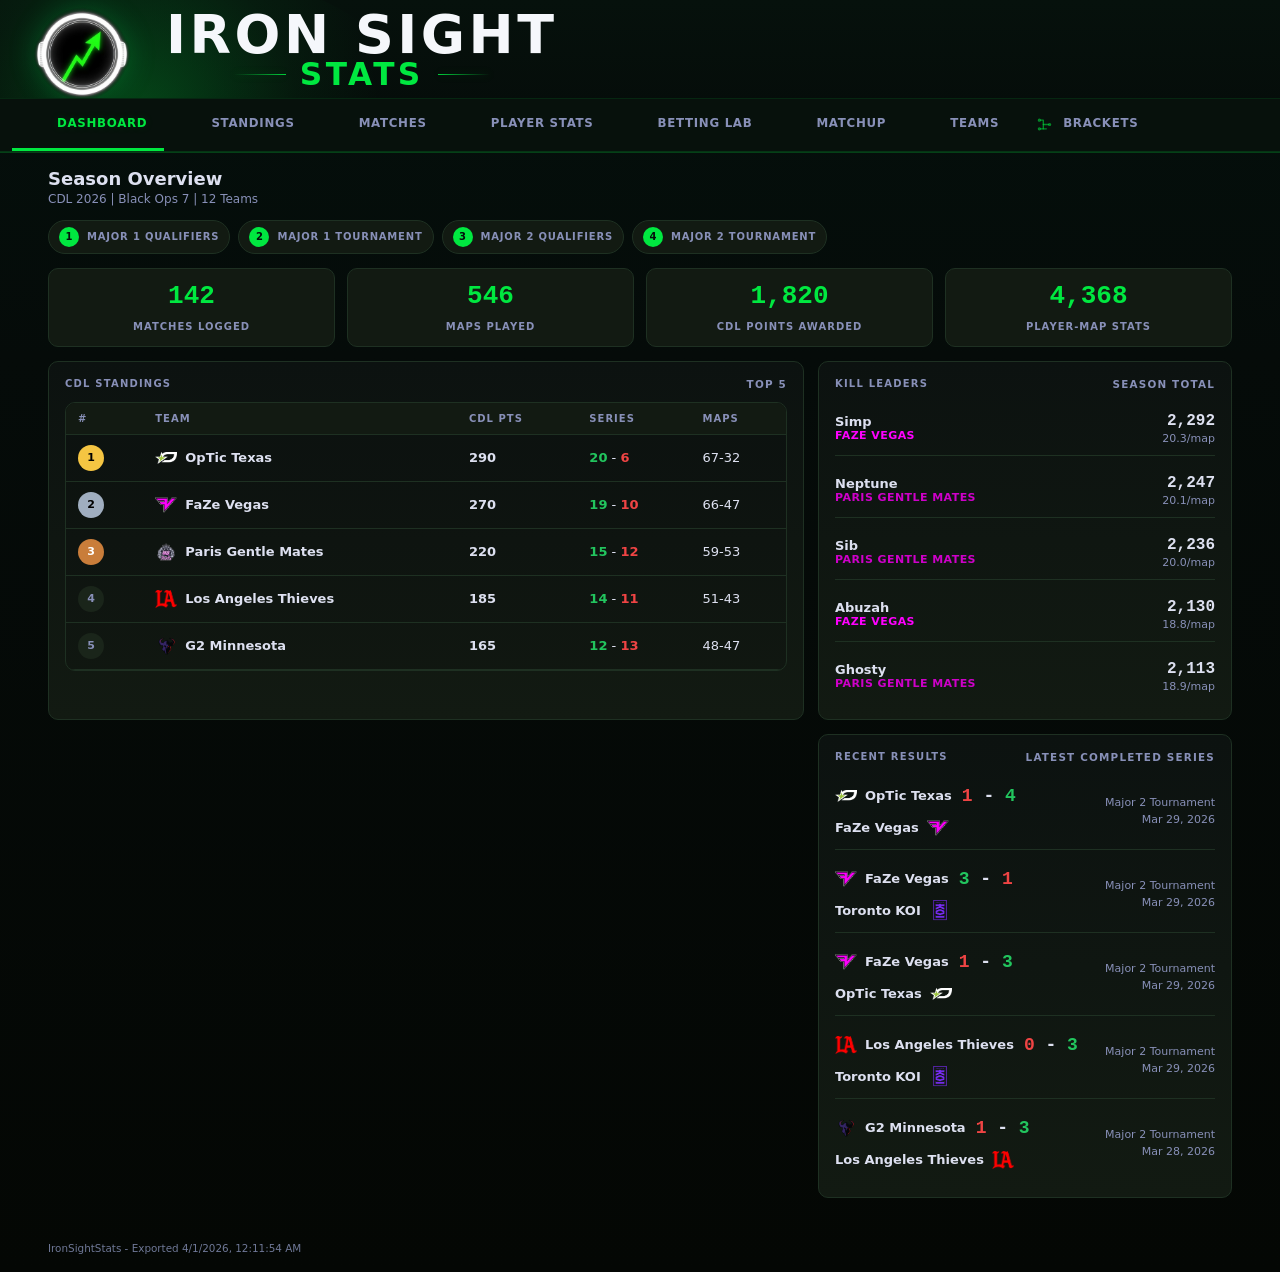
==== index.html @ 8083da7e "Add files via upload" ====
<!DOCTYPE html>
<html lang="en">
<head>
  <meta charset="UTF-8">
  <meta name="viewport" content="width=device-width, initial-scale=1.0">
  <title>Iron Sight Stats</title>
  <meta name="theme-color" content="#06110f">
  <link rel="preconnect" href="https://fonts.googleapis.com">
  <link rel="preconnect" href="https://fonts.gstatic.com" crossorigin>
  <link href="https://fonts.googleapis.com/css2?family=IBM+Plex+Mono:wght@400;500;600&family=Space+Grotesk:wght@400;500;700&display=swap" rel="stylesheet">
  <link rel="icon" type="image/png" href="./assets/img/branding/logo.png">
  <link rel="stylesheet" href="./assets/css/app.css">
  <link rel="stylesheet" href="./assets/css/responsive.css">
</head>
<body>
  <div class="app-shell">
    <header class="site-header">
      <div class="brand-wrap">
        <img class="brand-logo" src="./assets/img/branding/logo.png" alt="Iron Sight Stats logo">
        <div class="brand-copy">
          <div class="brand-line brand-line-main">IRON SIGHT</div>
          <div class="brand-line brand-line-sub">STATS</div>
        </div>
      </div>

      <button
        id="mobileMenuBtn"
        class="mobile-menu-btn"
        type="button"
        aria-controls="siteNav"
        aria-expanded="false"
      >
        Menu
      </button>

      <nav id="siteNav" class="site-nav" aria-label="Primary">
        <a href="#dashboard" class="site-nav-link">
          <span class="site-nav-icon" aria-hidden="true">
            <img class="site-nav-icon-image" src="./assets/img/ui/nav-icons/dashboard.svg" alt="">
          </span>
          <span class="site-nav-label">Dashboard</span>
        </a>
        <a href="#standings" class="site-nav-link">
          <span class="site-nav-icon" aria-hidden="true">
            <img class="site-nav-icon-image" src="./assets/img/ui/nav-icons/standings.svg" alt="">
          </span>
          <span class="site-nav-label">Standings</span>
        </a>
        <a href="#matches" class="site-nav-link">
          <span class="site-nav-icon" aria-hidden="true">
            <img class="site-nav-icon-image" src="./assets/img/ui/nav-icons/matches.svg" alt="">
          </span>
          <span class="site-nav-label">Matches</span>
        </a>
        <a href="#players" class="site-nav-link">
          <span class="site-nav-icon" aria-hidden="true">
            <img class="site-nav-icon-image" src="./assets/img/ui/nav-icons/players.svg" alt="">
          </span>
          <span class="site-nav-label">Player Stats</span>
        </a>
        <a href="#betting" class="site-nav-link">
          <span class="site-nav-icon" aria-hidden="true">
            <img class="site-nav-icon-image" src="./assets/img/ui/nav-icons/betting.svg" alt="">
          </span>
          <span class="site-nav-label">Betting Lab</span>
        </a>
        <a href="#matchup" class="site-nav-link">
          <span class="site-nav-icon" aria-hidden="true">
            <img class="site-nav-icon-image" src="./assets/img/ui/nav-icons/matchup.svg" alt="">
          </span>
          <span class="site-nav-label">Matchup</span>
        </a>
        <a href="#teams" class="site-nav-link">
          <span class="site-nav-icon" aria-hidden="true">
            <img class="site-nav-icon-image" src="./assets/img/ui/nav-icons/teams.svg" alt="">
          </span>
          <span class="site-nav-label">Teams</span>
        </a>
        <a href="#brackets" class="site-nav-link">
          <span class="site-nav-icon" aria-hidden="true">
            <svg viewBox="0 0 24 24" focusable="false">
              <circle cx="5.5" cy="6.5" r="1.2"></circle>
              <circle cx="5.5" cy="17.5" r="1.2"></circle>
              <circle cx="18.5" cy="12" r="1.2"></circle>
              <path d="M6.7 6.5h3.8v11h3.8"></path>
              <path d="M6.7 17.5h3.8"></path>
              <path d="M10.5 12h6.8"></path>
            </svg>
          </span>
          <span class="site-nav-label">Brackets</span>
        </a>
      </nav>
    </header>

    <div id="siteNavBackdrop" class="site-nav-backdrop" hidden></div>

    <main class="site-main">
      <section id="dashboard" class="page-section active"></section>
      <section id="standings" class="page-section"></section>
      <section id="matches" class="page-section"></section>
      <section id="players" class="page-section"></section>
      <section id="teams" class="page-section"></section>
      <section id="betting" class="page-section"></section>
      <section id="brackets" class="page-section"></section>
      <section id="matchup" class="page-section"></section>
    </main>

    <footer class="site-footer">
      <div id="footerMeta">Loading data package...</div>
    </footer>
  </div>

  <script type="module" src="./assets/js/app.js"></script>
</body>
</html>
---- assets/css/app.css ----
:root{
  --bg:#08111b;
  --bg-alt:#0f1d2d;
  --panel:rgba(14,24,37,.86);
  --panel-strong:rgba(19,32,49,.96);
  --line:rgba(255,255,255,.08);
  --text:#ecf4ff;
  --muted:#a6b5ca;
  --accent:#5dd39e;
  --accent-soft:rgba(93,211,158,.16);
  --accent-2:#ffb703;
  --accent-3:#6aa7ff;
  --danger:#ff7b7b;
  --danger-soft:rgba(255,123,123,.14);
  --success:#6ce5a0;
  --shadow:0 28px 60px rgba(0,0,0,.34);
  --radius:24px;
  --radius-sm:16px;
  --max:1320px;
  --font-display:"Space Grotesk","Segoe UI",sans-serif;
  --font-mono:"IBM Plex Mono","Cascadia Mono",monospace;
}

*{box-sizing:border-box}
html,body{margin:0;padding:0;min-height:100%;background:radial-gradient(circle at top left,rgba(106,167,255,.22),transparent 28%),radial-gradient(circle at top right,rgba(255,183,3,.16),transparent 24%),linear-gradient(180deg,var(--bg) 0%,#06101a 100%);color:var(--text);font-family:var(--font-display)}
img{display:block;max-width:100%}
a{color:inherit;text-decoration:none}
button,input,select{font:inherit}
body.nav-open{overflow:hidden}

.app-shell{min-height:100vh;position:relative}
.app-shell::before,.app-shell::after{content:"";position:fixed;pointer-events:none;inset:auto auto 10% -10%;width:320px;height:320px;border-radius:50%;background:radial-gradient(circle,rgba(93,211,158,.10),transparent 72%);filter:blur(8px)}
.app-shell::after{inset:8% -8% auto auto;background:radial-gradient(circle,rgba(255,183,3,.08),transparent 72%)}

.site-header{position:sticky;top:0;z-index:40;display:flex;align-items:center;justify-content:space-between;gap:20px;padding:22px 24px;background:rgba(8,17,27,.78);backdrop-filter:blur(18px);border-bottom:1px solid var(--line)}
.brand-wrap{display:flex;align-items:center;gap:18px;min-width:0}
.brand-logo{width:84px;height:84px;border-radius:24px;object-fit:contain;background:linear-gradient(180deg,rgba(255,255,255,.06),rgba(255,255,255,.02));padding:8px;box-shadow:var(--shadow)}
.brand-copy{min-width:0}
.eyebrow{font-size:.76rem;letter-spacing:.18em;text-transform:uppercase;color:var(--accent)}
.brand-subtitle{margin:6px 0 0;color:var(--muted);font-size:.96rem}
.site-header h1{margin:0;font-size:1.9rem;line-height:1}

.site-nav{display:flex;flex-wrap:wrap;align-items:center;gap:10px}
.site-nav a{padding:12px 14px;border-radius:999px;color:var(--muted);border:1px solid transparent;transition:.2s}
.site-nav a:hover,.site-nav a.active{color:var(--text);background:rgba(106,167,255,.10);border-color:rgba(106,167,255,.22)}
.mobile-menu-btn{display:none;padding:12px 16px;border-radius:16px;border:1px solid var(--line);background:var(--panel-strong);color:var(--text)}
.site-nav-backdrop{position:fixed;inset:0;background:rgba(0,0,0,.5);z-index:29}

.site-main{max-width:var(--max);margin:0 auto;padding:30px 20px 56px}
.site-footer{max-width:var(--max);margin:0 auto;padding:0 20px 30px;color:var(--muted)}
.page-section{display:none}
.page-section.active{display:block}

.section-title{display:flex;align-items:end;justify-content:space-between;gap:16px;flex-wrap:wrap;margin-bottom:22px}
.section-title h2{margin:0;font-size:clamp(1.7rem,2.4vw,2.3rem)}
.section-title p{margin:6px 0 0;color:var(--muted)}

.grid{display:grid;gap:18px}
.grid.cols-2{grid-template-columns:repeat(2,minmax(0,1fr))}
.grid.cols-3{grid-template-columns:repeat(3,minmax(0,1fr))}
.compact-grid{align-content:start}

.card{background:linear-gradient(180deg,var(--panel) 0%,var(--panel-strong) 100%);border:1px solid var(--line);border-radius:var(--radius);padding:20px;box-shadow:var(--shadow);backdrop-filter:blur(12px)}
.card h3{margin:0 0 10px;font-size:1.08rem}
.muted{color:var(--muted)}
.notice{padding:14px 16px;border-radius:18px;background:rgba(106,167,255,.12);border:1px solid rgba(106,167,255,.24)}
.error-pre{margin-top:14px;white-space:pre-wrap}

.hero{display:grid;grid-template-columns:1.3fr .9fr;gap:18px;margin-bottom:22px}
.hero-card{position:relative;overflow:hidden}
.hero-card::after{content:"";position:absolute;right:-60px;bottom:-60px;width:220px;height:220px;border-radius:50%;background:radial-gradient(circle,rgba(93,211,158,.16),transparent 68%)}
.hero-copy{position:relative;z-index:1}
.hero-copy h3{font-size:clamp(1.8rem,3vw,2.5rem);max-width:14ch}

.controls{display:flex;gap:12px;flex-wrap:wrap}
.controls input,.controls select{min-width:190px;padding:13px 14px;border-radius:15px;border:1px solid var(--line);background:#0d1826;color:var(--text)}
.controls input::placeholder{color:#8f9fb4}
.betting-controls select{flex:1 1 220px}

.pill{display:inline-flex;align-items:center;gap:8px;padding:8px 12px;border-radius:999px;border:1px solid var(--line);background:rgba(255,255,255,.03);font-size:.9rem;color:var(--muted)}
.pill.accent{background:var(--accent-soft);color:var(--accent);border-color:rgba(93,211,158,.28)}
.recent-pill-row{display:flex;gap:6px;flex-wrap:wrap}
.recent-pill{display:inline-flex;align-items:center;justify-content:center;width:28px;height:28px;border-radius:999px;font-size:.82rem;font-weight:700}
.recent-pill.win{background:rgba(108,229,160,.14);color:var(--success)}
.recent-pill.loss{background:var(--danger-soft);color:var(--danger)}

.kpi{display:flex;flex-direction:column;gap:8px}
.kpi .label{color:var(--muted);font-size:.86rem}
.kpi .value{font-size:2rem;font-weight:700}
.kpi-detail,.lean-summary{color:var(--muted);font-size:.88rem}
.model-lean-card{background:linear-gradient(135deg,rgba(93,211,158,.16),rgba(106,167,255,.10))}

.table-wrap{overflow:auto;border:1px solid var(--line);border-radius:20px}
table{width:100%;border-collapse:collapse;min-width:760px;background:rgba(255,255,255,.02)}
th,td{padding:14px 15px;border-bottom:1px solid rgba(255,255,255,.06);text-align:left;vertical-align:middle}
th{font-size:.8rem;letter-spacing:.08em;text-transform:uppercase;color:var(--muted);background:rgba(255,255,255,.03)}
tr:hover td{background:rgba(255,255,255,.02)}

.team-chip,.player-chip{display:flex;align-items:center;gap:10px;min-width:0}
.mini-logo,.mini-avatar{width:30px;height:30px;border-radius:999px;object-fit:cover;background:rgba(255,255,255,.04);padding:2px}
.player-avatar{width:68px;height:68px;border-radius:20px;object-fit:cover;background:#0b1622}
.brand-logo.feature-team-logo{width:58px;height:58px}
.feature-team-logo{width:56px;height:56px;border-radius:18px;background:rgba(255,255,255,.04);padding:6px}

.player-grid,.roster-grid{display:grid;grid-template-columns:repeat(auto-fit,minmax(220px,1fr));gap:16px}
.player-card .top,.roster-card .top,.team-hero,.matchup-side-head{display:flex;align-items:center;gap:14px}
.player-card-copy{display:grid;gap:8px}
.player-card-team{font-size:.84rem;color:var(--muted)}
.stat-list{display:grid;gap:10px}
.stat-list.compact{grid-template-columns:repeat(2,minmax(0,1fr));margin-top:16px}
.stat-row{display:flex;justify-content:space-between;gap:12px;color:var(--muted)}
.stat-row strong{color:var(--text)}

.isr-badge,.table-tier{display:inline-flex;align-items:center;gap:8px;padding:8px 12px;border-radius:999px;font-size:.85rem;font-weight:600;border:1px solid transparent}
.isr-dot{width:9px;height:9px;border-radius:50%;background:currentColor}
.isr-tier-elite{color:#88f0b7;background:rgba(136,240,183,.12);border-color:rgba(136,240,183,.24)}
.isr-tier-premier{color:#7bb4ff;background:rgba(123,180,255,.12);border-color:rgba(123,180,255,.24)}
.isr-tier-strong{color:#ffd166;background:rgba(255,209,102,.12);border-color:rgba(255,209,102,.24)}
.isr-tier-steady{color:#c7d2e1;background:rgba(199,210,225,.12);border-color:rgba(199,210,225,.18)}
.isr-tier-developing,.isr-tier-unavailable{color:#ff9e9e;background:rgba(255,158,158,.12);border-color:rgba(255,158,158,.2)}

.player-feature{display:grid;grid-template-columns:220px 1fr;gap:20px;align-items:center;margin-bottom:18px}
.player-feature-media{display:grid;gap:12px;justify-items:start}
.feature-avatar{width:180px;height:180px}
.player-feature-stats{display:flex;gap:10px;flex-wrap:wrap;margin-top:16px}

.match-card{display:grid;gap:14px}
.match-card-link{transition:transform .18s ease,border-color .18s ease}
.match-card-link:hover{transform:translateY(-2px);border-color:rgba(93,211,158,.22)}
.match-head{display:flex;justify-content:space-between;gap:14px;flex-wrap:wrap}
.match-teams{display:grid;gap:10px}
.match-team{display:flex;align-items:center;gap:12px}
.score-badge{display:inline-flex;align-items:center;justify-content:center;min-width:74px;padding:12px 14px;border-radius:18px;background:rgba(106,167,255,.14);font-weight:700;font-size:1.2rem}
.map-grid{display:grid;grid-template-columns:repeat(auto-fit,minmax(170px,1fr));gap:12px}
.map-tile{padding:13px;border-radius:18px;border:1px solid var(--line);background:rgba(255,255,255,.03)}
.map-tile h3{margin:10px 0 6px}
.map-winner{margin-top:8px}

.team-hero-copy{display:grid;gap:10px}
.team-hero-pills{display:flex;gap:10px;flex-wrap:wrap}
.stat-image-card{overflow:hidden}
.team-stat-image{width:100%;border-radius:18px;background:rgba(255,255,255,.03)}

.weight-grid{display:grid;grid-template-columns:repeat(auto-fit,minmax(150px,1fr));gap:12px}
.weight-card{padding:14px;border-radius:18px;border:1px solid var(--line);background:rgba(255,255,255,.03);display:grid;gap:6px}
.confidence-card{margin:18px 0}
.confidence-head,.confidence-foot{display:flex;justify-content:space-between;gap:14px;align-items:center}
.confidence-meter{position:relative;height:16px;border-radius:999px;background:rgba(255,255,255,.06);overflow:hidden;margin:14px 0}
.confidence-meter span{position:absolute;inset:0 auto 0 0;background:linear-gradient(90deg,var(--accent),var(--accent-2));border-radius:999px}
.value-pos{color:var(--success);font-weight:700}
.value-neg{color:var(--danger);font-weight:700}

.prop-filter-card{display:grid;gap:18px}
.prop-filter-grid{display:grid;grid-template-columns:repeat(auto-fit,minmax(180px,1fr));gap:14px}
.prop-filter-card select,.prop-filter-card input{width:100%;padding:13px 14px;border-radius:15px;border:1px solid var(--line);background:#0d1826;color:var(--text)}
.prop-filter-card input::placeholder{color:#8f9fb4}
.prop-market-tabs{display:flex;gap:10px;overflow:auto;padding-bottom:4px;scrollbar-width:none}
.prop-market-tabs::-webkit-scrollbar{display:none}
.prop-market-pill{white-space:nowrap;padding:11px 14px;border-radius:999px;border:1px solid var(--line);background:#0d1826;color:var(--text);cursor:pointer;transition:.18s ease}
.prop-market-pill:hover,.prop-market-pill.active{background:linear-gradient(90deg,rgba(106,167,255,.18),rgba(93,211,158,.14));border-color:rgba(106,167,255,.32)}

.prop-hero{display:grid;grid-template-columns:220px 1fr;gap:22px;align-items:center;margin:18px 0}
.prop-hero-media{display:grid;gap:12px;justify-items:start}
.prop-player-avatar{width:180px;height:180px;border-radius:26px;object-fit:cover;background:#0b1622}
.prop-team-logo{width:62px;height:62px;border-radius:18px;background:rgba(255,255,255,.04);padding:6px}
.prop-hero-copy h3{font-size:clamp(1.8rem,3vw,2.4rem);margin-bottom:8px}
.prop-hero-badges{display:flex;gap:10px;flex-wrap:wrap;margin:16px 0}
.prop-line-row{display:grid;grid-template-columns:repeat(3,minmax(0,1fr));gap:12px;margin:18px 0 12px}
.prop-line-box{padding:15px 16px;border-radius:20px;border:1px solid var(--line);background:rgba(255,255,255,.03);display:grid;gap:8px}
.prop-line-box span{font-size:.76rem;letter-spacing:.08em;text-transform:uppercase;color:var(--muted)}
.prop-line-box strong{font-size:1.2rem}
.prop-note{margin:0;color:var(--muted);line-height:1.55}
.prop-summary-grid{margin:18px 0}

.prop-section-head{display:flex;justify-content:space-between;align-items:flex-start;gap:16px;flex-wrap:wrap;margin-bottom:16px}
.prop-section-head h3{margin:0 0 6px}
.prop-sample-grid{display:grid;grid-template-columns:repeat(auto-fit,minmax(220px,1fr));gap:14px}
.prop-sample-card{padding:16px;border-radius:20px;border:1px solid var(--line);background:rgba(255,255,255,.03);display:grid;gap:12px}
.prop-sample-top{display:flex;justify-content:space-between;align-items:flex-start;gap:12px}
.prop-sample-date{font-weight:700}
.prop-sample-badge{display:inline-flex;align-items:center;justify-content:center;padding:7px 10px;border-radius:999px;font-size:.74rem;letter-spacing:.08em;text-transform:uppercase;font-weight:800;border:1px solid transparent}
.prop-sample-badge.hit{color:var(--success);background:rgba(108,229,160,.12);border-color:rgba(108,229,160,.18)}
.prop-sample-badge.miss{color:var(--danger);background:rgba(255,123,123,.12);border-color:rgba(255,123,123,.18)}
.prop-sample-value{font-size:2rem;font-weight:700;line-height:1}
.prop-sample-meta{color:var(--muted);font-size:.88rem;line-height:1.55}
.prop-log-note{font-size:.88rem;color:var(--muted)}

.matchup-compare{display:grid;grid-template-columns:1fr 1.15fr 1fr;gap:18px;margin-bottom:18px}
.matchup-center{display:grid;gap:18px}
.metric-grid{display:grid;gap:12px}
.metric-row{display:grid;grid-template-columns:1fr 120px 1fr;gap:12px;align-items:center}
.metric-label{text-align:center;font-size:.82rem;letter-spacing:.08em;text-transform:uppercase;color:var(--muted)}
.metric-value.left{text-align:right}
.metric-value.right{text-align:left}

.embed-wrap{overflow:hidden;border-radius:22px;border:1px solid var(--line);background:#04070b}
.embed-wrap iframe{width:100%;height:920px;border:0;background:#fff}
.empty{padding:22px;border:1px dashed rgba(255,255,255,.14);border-radius:18px;color:var(--muted);text-align:center}

.skeleton-card{display:grid;gap:14px}
.skeleton{position:relative;overflow:hidden;border-radius:16px;background:rgba(255,255,255,.06)}
.skeleton::after{content:"";position:absolute;inset:0;transform:translateX(-100%);background:linear-gradient(90deg,transparent,rgba(255,255,255,.16),transparent);animation:shimmer 1.4s infinite}
.skeleton-line{height:16px}
.skeleton-line.wide{width:82%}
.skeleton-line.medium{width:60%}
.skeleton-line.short{width:34%}
.skeleton-block{height:150px}
@keyframes shimmer{100%{transform:translateX(100%)}}

@media (max-width: 980px){
  .hero,.grid.cols-2,.grid.cols-3,.matchup-compare,.player-feature{grid-template-columns:1fr}
  .mobile-menu-btn{display:inline-flex}
  .site-nav{position:fixed;top:0;left:0;bottom:0;z-index:30;width:min(80vw,300px);padding:90px 0 22px;background:#0b1725;border-right:1px solid var(--line);flex-direction:column;align-items:stretch;gap:2px;transform:translateX(-100%);transition:transform .25s ease}
  .site-nav.open{transform:translateX(0)}
  .site-nav a{padding:16px 20px;border-radius:0;border-left:3px solid transparent;font-size:1rem}
  .site-nav a:hover,.site-nav a.active{background:rgba(106,167,255,.10);border-left-color:var(--accent)}
}

/* Legacy public build theme overrides */

:root{
  --bg:#060b07;
  --bg-alt:#0c1210;
  --panel:#0c1210;
  --panel-strong:#121a12;
  --line:#1e3022;
  --text:#dde0f0;
  --muted:#8890b8;
  --accent:#00e840;
  --accent-soft:rgba(0,232,64,.11);
  --accent-2:#00c8ff;
  --accent-3:#b57fff;
  --danger:#ef4444;
  --danger-soft:rgba(239,68,68,.12);
  --success:#22c55e;
  --shadow:none;
  --radius:10px;
  --radius-sm:6px;
  --max:min(1560px, calc(100vw - 56px));
  --font-display:"Segoe UI","SF Pro Display",system-ui,sans-serif;
  --font-mono:"Cascadia Code","Fira Code","Consolas",monospace;
}

html,body{
  background:
    linear-gradient(180deg, #04100c 0%, #050b09 28%, #040704 100%);
  color:var(--text);
  font-family:var(--font-display);
  font-size:13px;
}

body{min-height:100vh}
button,input,select,textarea{font-family:var(--font-display)}
.app-shell::before,.app-shell::after{display:none}
.site-main{max-width:var(--max);padding:16px 20px 44px}
.site-footer{max-width:var(--max);padding:0 20px 18px;color:#6f7897;font-size:.8rem}

.site-header{
  position:sticky;
  top:0;
  z-index:40;
  display:grid;
  grid-template-columns:1fr auto;
  align-items:center;
  gap:0 18px;
  padding:0 16px 0;
  overflow:hidden;
  isolation:isolate;
  background:linear-gradient(180deg, #06110c 0%, #050b09 100%);
  border-bottom:1px solid rgba(0,232,64,.22);
  box-shadow:inset 0 -1px 0 rgba(0,232,64,.14);
}
.site-header::before{
  content:"";
  position:absolute;
  inset:-24% auto -72% -11%;
  width:560px;
  border-radius:50%;
  background:radial-gradient(circle, rgba(0,232,64,.26) 0%, rgba(0,232,64,.13) 30%, rgba(0,232,64,.05) 50%, rgba(0,232,64,0) 76%);
  pointer-events:none;
  z-index:0;
}
.site-header > *{position:relative;z-index:1}

.brand-wrap{display:flex;align-items:center;gap:18px;min-width:0}
.brand-logo{
  width:132px;
  height:132px;
  margin-top:-12px;
  margin-bottom:-22px;
  padding:0;
  border-radius:0;
  background:none;
  box-shadow:none;
  object-fit:cover;
  object-position:center;
  filter:drop-shadow(0 0 14px rgba(0,255,102,.22));
}
.brand-copy{display:flex;flex-direction:column;justify-content:center;gap:0;min-width:0;padding-top:0;margin-top:1px}
.brand-line{line-height:.92;text-transform:uppercase}
.brand-line-main{
  font-size:clamp(2.1rem,4.3vw,4.15rem);
  font-weight:900;
  letter-spacing:.065em;
  color:#f5f7fb;
}
.brand-line-sub{
  display:inline-flex;
  align-items:center;
  align-self:center;
  justify-content:center;
  gap:14px;
  font-size:clamp(1.32rem,2.5vw,2.4rem);
  font-weight:900;
  letter-spacing:.11em;
  color:var(--accent);
  text-align:center;
  white-space:nowrap;
}
.brand-line-sub::before,
.brand-line-sub::after{
  content:"";
  width:52px;
  height:1px;
  background:linear-gradient(90deg, rgba(0,232,64,0), rgba(0,232,64,.88));
  box-shadow:0 0 8px rgba(0,232,64,.22);
}
.brand-line-sub::after{
  background:linear-gradient(90deg, rgba(0,232,64,.88), rgba(0,232,64,0));
}
.eyebrow,.brand-subtitle,.site-header h1{display:none}
.mobile-menu-btn{
  display:none;
  padding:10px 14px;
  border-radius:999px;
  border:1px solid var(--line);
  background:var(--panel-strong);
  color:var(--text);
  min-height:38px;
}

.site-nav{
  grid-column:1 / -1;
  display:flex;
  align-items:center;
  gap:2px;
  width:calc(100% + 32px);
  margin:0 -16px;
  min-height:52px;
  padding:0 12px;
  background:#07110c;
  border-top:1px solid rgba(0,232,64,.10);
  border-bottom:1px solid rgba(0,232,64,.16);
}
.site-nav a{
  display:inline-flex;
  align-items:center;
  gap:9px;
  min-height:52px;
  padding:11px 17px 10px;
  border:0;
  border-bottom:3px solid transparent;
  border-radius:0;
  color:var(--muted);
  font-size:11.8px;
  font-weight:800;
  letter-spacing:.06em;
  text-transform:uppercase;
  white-space:nowrap;
  line-height:1;
  transition:color .18s ease, border-color .18s ease, text-shadow .18s ease;
}
.site-nav-icon{
  display:inline-flex;
  align-items:center;
  justify-content:center;
  width:19px;
  height:19px;
  color:rgba(0,232,64,.56);
  transition:color .18s ease, filter .18s ease, transform .18s ease;
}
.site-nav-icon svg{
  width:100%;
  height:100%;
  overflow:visible;
  fill:none;
  stroke:currentColor;
  stroke-width:1.7;
  stroke-linecap:round;
  stroke-linejoin:round;
}
.site-nav-label{
  display:inline-flex;
  align-items:center;
}
.site-nav a:hover,.site-nav a.active{
  color:var(--accent);
  background:none;
  border-color:var(--accent);
  text-shadow:0 0 10px rgba(0,232,64,.14);
}
.site-nav a:hover .site-nav-icon,
.site-nav a.active .site-nav-icon{
  color:rgba(88,255,135,.98);
  filter:drop-shadow(0 0 5px rgba(0,232,64,.18));
}
.site-nav a:hover .site-nav-icon{
  transform:translateY(-.5px);
}

.sh{
  display:flex;
  align-items:flex-start;
  justify-content:space-between;
  gap:12px;
  flex-wrap:wrap;
  margin-bottom:14px;
}
.sh-title{
  font-size:18px;
  font-weight:800;
  color:var(--text);
  line-height:1.1;
}
.sh-sub{
  margin-top:3px;
  color:var(--muted);
  font-size:12px;
}

.grid{gap:14px}
.grid.cols-2{grid-template-columns:repeat(2,minmax(0,1fr))}
.grid.cols-3{grid-template-columns:repeat(3,minmax(0,1fr))}
.card{
  background:linear-gradient(180deg,var(--panel),var(--panel-strong));
  border:1px solid var(--line);
  border-radius:var(--radius);
  padding:16px;
  box-shadow:none;
  backdrop-filter:none;
}
.card h3{margin:0 0 10px;font-size:1rem}
.card-title{
  display:flex;
  align-items:center;
  justify-content:space-between;
  gap:8px;
  margin-bottom:12px;
  color:var(--muted);
  font-size:10px;
  font-weight:700;
  letter-spacing:.12em;
  text-transform:uppercase;
}
.muted{color:var(--muted)}
.small{font-size:.8rem;color:var(--muted)}
.divider{height:1px;background:var(--line);margin:12px 0}
.notice,.info-box{
  margin-bottom:14px;
  padding:10px 12px;
  border-radius:var(--radius-sm);
  border:1px solid rgba(0,200,255,.28);
  background:rgba(0,200,255,.08);
  color:#aee8ff;
  font-size:12px;
}

.controls{display:flex;gap:8px;flex-wrap:wrap;align-items:flex-end}
.controls input,.controls select,
.fg input,.fg select,
input,select,textarea{
  width:100%;
  min-width:0;
  min-height:38px;
  padding:8px 10px;
  border-radius:var(--radius-sm);
  border:1px solid var(--line);
  background:var(--panel-strong);
  color:var(--text);
  box-shadow:none;
}
.controls input::placeholder,.fg input::placeholder,input::placeholder{color:#707aa0}
.controls input:focus,.controls select:focus,
.fg input:focus,.fg select:focus,
input:focus,select:focus,textarea:focus{
  outline:none;
  border-color:rgba(0,232,64,.6);
}
.fg{margin-bottom:0}
label,.fg label{
  display:block;
  margin:0 0 6px;
  color:var(--muted);
  font-size:10px;
  font-weight:700;
  letter-spacing:.1em;
  text-transform:uppercase;
}

.pill,.bet-pill{
  display:inline-flex;
  align-items:center;
  gap:6px;
  padding:6px 10px;
  border-radius:999px;
  border:1px solid var(--line);
  background:var(--panel-strong);
  color:#a9c6b7;
  font-size:.76rem;
  font-weight:700;
}
.pill.accent,.bet-pill.accent{
  color:var(--accent);
  border-color:rgba(0,232,64,.35);
  background:rgba(0,232,64,.08);
}
.pill-hp{background:rgba(96,165,250,.15);border-color:rgba(96,165,250,.25);color:#60a5fa}
.pill-snd{background:rgba(249,115,22,.15);border-color:rgba(249,115,22,.25);color:#f97316}
.pill-ol{background:rgba(167,139,250,.15);border-color:rgba(167,139,250,.25);color:#a78bfa}
.recent-pill-row{display:flex;gap:6px;flex-wrap:wrap}
.recent-pill{
  width:18px;
  height:18px;
  border-radius:3px;
  font-size:9px;
  font-weight:800;
}
.recent-pill.win{background:rgba(34,197,94,.20);color:var(--success)}
.recent-pill.loss{background:rgba(239,68,68,.15);color:var(--danger)}

.kpi{
  background:var(--panel-strong);
  border:1px solid var(--line);
  border-radius:var(--radius);
  padding:14px;
  text-align:center;
}
.kpi-val{
  color:var(--accent);
  font-family:var(--font-mono);
  font-size:26px;
  font-weight:800;
  line-height:1;
  margin-bottom:4px;
}
.kpi-lbl{
  color:var(--muted);
  font-size:10px;
  font-weight:700;
  letter-spacing:.1em;
  text-transform:uppercase;
}
.kpi-sub{margin-top:4px;color:var(--muted);font-size:11px}

.table-wrap{
  overflow:auto;
  border:1px solid var(--line);
  border-radius:var(--radius);
}
table,.table{
  width:100%;
  min-width:720px;
  border-collapse:collapse;
  background:rgba(0,0,0,.08);
}
th,td{
  padding:10px 12px;
  border-bottom:1px solid var(--line);
  text-align:left;
  vertical-align:middle;
}
th{
  background:var(--panel-strong);
  color:var(--muted);
  font-size:10px;
  font-weight:700;
  letter-spacing:.1em;
  text-transform:uppercase;
}
tbody tr:hover td{background:#101813}

.team-chip,.player-chip{display:flex;align-items:center;gap:8px;min-width:0;font-weight:700}
.mini-logo,.mini-avatar,.t-logo-lg{
  object-fit:contain;
  flex:0 0 auto;
  background:transparent;
}
.mini-logo,.mini-avatar{width:22px;height:22px;padding:0;border-radius:0}
.t-logo-lg{width:48px;height:48px}
.player-avatar{border-radius:14px;background:#101813}
.feature-team-logo{border-radius:0;background:transparent;padding:0}

.isr-badge,.table-tier{
  display:inline-flex;
  align-items:center;
  gap:6px;
  padding:6px 10px;
  border-radius:999px;
  font-size:.76rem;
  font-weight:700;
  border:1px solid transparent;
}
.isr-dot{width:8px;height:8px;border-radius:50%;background:currentColor}
.isr-tier-elite{color:#89ff3d;background:rgba(137,255,61,.12);border-color:rgba(137,255,61,.20)}
.isr-tier-premier{color:#48d5ff;background:rgba(72,213,255,.12);border-color:rgba(72,213,255,.20)}
.isr-tier-strong{color:#f5c542;background:rgba(245,197,66,.12);border-color:rgba(245,197,66,.20)}
.isr-tier-steady{color:#d8e2f0;background:rgba(216,226,240,.08);border-color:rgba(216,226,240,.12)}
.isr-tier-developing,.isr-tier-unavailable{color:#ff6f7f;background:rgba(255,77,109,.10);border-color:rgba(255,77,109,.16)}
.rnk{
  display:inline-flex;
  align-items:center;
  justify-content:center;
  width:26px;
  height:26px;
  border-radius:50%;
  font-size:11px;
  font-weight:800;
}
.r1{background:#f5c542;color:#000}
.r2{background:#a0aec0;color:#000}
.r3{background:#c97d3a;color:#fff}
.rd{background:#1a251a;color:var(--muted)}

.player-grid,.roster-grid{grid-template-columns:repeat(auto-fit,minmax(220px,1fr));gap:12px}
.stat-list{display:grid;gap:8px}
.stat-row{display:flex;justify-content:space-between;gap:10px;color:var(--muted)}
.stat-row strong{color:var(--text)}
.team-stat-image{border-radius:var(--radius-sm);background:#0f1713}

.ts-selector-bar{
  display:flex;
  align-items:center;
  justify-content:space-between;
  gap:14px;
  flex-wrap:wrap;
  margin-bottom:12px;
  padding:10px 14px;
  background:var(--panel);
  border:1px solid var(--line);
  border-radius:var(--radius);
}
.ts-selector-left{
  display:flex;
  align-items:center;
  gap:10px;
  flex:1 1 260px;
  min-width:0;
}
.ts-team-logo-sel{
  width:30px;
  height:30px;
  object-fit:contain;
  flex:0 0 auto;
}
.ts-team-select{max-width:220px}
.ts-selector-right{
  display:flex;
  align-items:center;
  justify-content:flex-end;
  gap:8px;
  flex-wrap:wrap;
  flex:1 1 340px;
}
.ts-logo-chip{
  position:relative;
  display:flex;
  align-items:center;
  justify-content:center;
  width:34px;
  height:34px;
  padding:0;
  border:1px solid var(--line);
  border-radius:8px;
  background:#101813;
  cursor:pointer;
}
.ts-logo-chip:hover{border-color:#33573f}
.ts-logo-chip-active{
  border-color:var(--accent);
  background:rgba(0,232,64,.08);
}
.ts-logo-chip-parsed::after{
  content:'';
  position:absolute;
  right:-3px;
  bottom:-3px;
  width:9px;
  height:9px;
  border-radius:50%;
  background:var(--success);
  border:2px solid #07100b;
}
.ts-chip-logo{
  width:22px;
  height:22px;
  object-fit:contain;
}

.bp-team-hero{
  position:relative;
  overflow:hidden;
  margin-bottom:10px;
  border:1px solid var(--line);
  border-radius:18px;
  padding:16px 18px;
  background:linear-gradient(180deg, rgba(13,24,18,.96), rgba(8,15,12,.99));
}
.bp-team-hero::before{
  content:'';
  position:absolute;
  inset:0;
  background:radial-gradient(circle at 0% 48%, color-mix(in srgb, var(--thc) 18%, transparent), transparent 46%);
  pointer-events:none;
}
.bp-hero-inner{
  position:relative;
  z-index:1;
  display:flex;
  align-items:flex-start;
  gap:18px;
  flex-wrap:wrap;
}
.bp-team-logo{
  width:70px;
  height:70px;
  object-fit:contain;
  flex:0 0 auto;
  filter:drop-shadow(0 0 10px rgba(255,255,255,.04));
}
.bp-hero-copy-wrap{
  flex:1 1 420px;
  min-width:0;
}
.bp-hero-topline{
  display:flex;
  align-items:flex-start;
  justify-content:space-between;
  gap:16px;
  flex-wrap:wrap;
}
.bp-hero-info{min-width:0}
.bp-hero-name{
  font-size:32px;
  font-weight:900;
  line-height:1;
}
.bp-hero-abbr{
  margin-top:6px;
  color:var(--muted);
  font-size:11px;
  font-weight:700;
  letter-spacing:.1em;
  text-transform:uppercase;
}
.bp-hero-stats{
  display:flex;
  gap:10px;
  flex-wrap:wrap;
  margin-left:auto;
}
.bp-stat-chip{
  min-width:88px;
  padding:10px 12px;
  border-radius:10px;
  border:1px solid var(--line);
  background:#0e1612;
  text-align:center;
}
.bsc-v{
  color:#eef2f8;
  font-family:var(--font-mono);
  font-size:21px;
  font-weight:900;
  line-height:1;
}
.bsc-l{
  margin-top:5px;
  color:var(--muted);
  font-size:10px;
  font-weight:800;
  letter-spacing:.1em;
  text-transform:uppercase;
}
.bp-hero-meta{
  display:flex;
  gap:8px;
  flex-wrap:wrap;
  margin-top:12px;
}
.team-table-pill{
  display:inline-flex;
  align-items:center;
  gap:6px;
  padding:6px 10px;
  border-radius:999px;
  border:1px solid var(--line);
  background:#101813;
  color:#bfd3ca;
  font-size:11px;
  font-weight:800;
}
.team-roster-tools{
  margin-left:auto;
  display:flex;
  align-items:flex-start;
}
.team-roster-tools .match-toggle-btn-secondary{
  width:auto;
  min-width:126px;
}
.bp-roster-strip{
  display:grid;
  grid-template-columns:repeat(4,minmax(0,1fr));
  gap:14px;
  width:100%;
  margin-top:14px;
  padding-top:14px;
  border-top:1px solid rgba(255,255,255,.06);
}
.bp-player-chip{
  display:flex;
  flex-direction:column;
  min-width:0;
  overflow:hidden;
  border:1px solid var(--line);
  border-radius:14px;
  background:linear-gradient(180deg, rgba(255,255,255,.03), rgba(255,255,255,.01));
}
.bp-player-inactive{opacity:.56}
.bp-player-art{
  position:relative;
  height:166px;
  overflow:hidden;
  display:flex;
  align-items:flex-end;
  justify-content:center;
  background:linear-gradient(180deg, color-mix(in srgb, var(--thc) 16%, #1a251e) 0%, #101813 88%);
}
.bp-player-backdrop{
  position:absolute;
  inset:0;
  display:flex;
  align-items:center;
  justify-content:center;
  opacity:.14;
}
.bp-player-backdrop-logo{
  width:74%;
  height:74%;
  object-fit:contain;
}
.portrait-wrap{
  position:relative;
  z-index:2;
  width:100%;
  height:100%;
  display:flex;
  align-items:flex-end;
  justify-content:center;
}
.bp-player-img{
  width:100%;
  height:100%;
  object-fit:contain;
  object-position:center bottom;
}
.bp-player-init{
  position:absolute;
  inset:0;
  display:flex;
  align-items:center;
  justify-content:center;
  color:rgba(255,255,255,.72);
  background:rgba(0,0,0,.16);
  font-size:26px;
  font-weight:900;
  letter-spacing:.12em;
  text-transform:uppercase;
}
.bp-player-meta{
  padding:10px 12px;
  background:rgba(0,0,0,.14);
}
.bp-player-name{
  color:var(--text);
  font-size:13px;
  font-weight:800;
}
.bp-player-sub{
  margin-top:4px;
  color:var(--muted);
  font-size:10px;
  font-weight:800;
  letter-spacing:.08em;
  text-transform:uppercase;
}
.bp-mode-bar{
  display:grid;
  grid-template-columns:repeat(6,minmax(0,1fr));
  gap:8px;
  margin-bottom:12px;
}
.bp-mode-tab{
  display:flex;
  align-items:center;
  justify-content:center;
  min-height:40px;
  padding:10px 12px;
  border-radius:10px;
  border:1px solid var(--line);
  background:#101813;
  color:var(--muted);
  font-size:11px;
  font-weight:800;
  letter-spacing:.05em;
  cursor:pointer;
}
.bp-mode-tab:hover{border-color:#33573f;color:#dde4ef}
.bp-mode-tab.on{
  color:var(--accent);
  border-color:var(--accent);
  background:rgba(0,232,64,.08);
}
.team-data-card{margin-bottom:0}
.team-data-subtle{
  color:var(--muted);
  font-size:11px;
  font-weight:600;
  letter-spacing:0;
  text-transform:none;
}
.team-table-summary{
  display:flex;
  gap:8px;
  flex-wrap:wrap;
  margin-bottom:12px;
}

.match-card{gap:12px}
.match-card-link:hover{transform:none;border-color:#294734}
.match-head{align-items:flex-start}
.match-team{gap:10px}
.score-badge{
  min-width:74px;
  padding:10px 12px;
  border-radius:8px;
  border:1px solid var(--line);
  background:var(--panel-strong);
  font-family:var(--font-mono);
}
.map-grid{grid-template-columns:repeat(auto-fit,minmax(150px,1fr));gap:10px}
.map-tile{
  padding:12px;
  border-radius:var(--radius-sm);
  border:1px solid var(--line);
  background:#101813;
}

.match-filter-bar{width:min(100%,680px)}
.match-day{margin-bottom:18px}
.match-day-hd{
  margin:0 0 10px;
  font-size:14px;
  font-weight:900;
  color:#e7eaf8;
}
.match-day-list{display:grid;gap:10px}
.match-row{
  border:1px solid var(--line);
  border-radius:var(--radius);
  background:linear-gradient(180deg, rgba(10,20,16,.94), rgba(8,15,12,.98));
  overflow:hidden;
}
.match-row.open{border-color:#2d5a3d}
.match-row-head{
  display:flex;
  align-items:center;
  justify-content:space-between;
  gap:16px;
  padding:14px 16px;
}
.match-row-main{flex:1;min-width:0}
.match-row-meta{
  color:var(--muted);
  font-size:11px;
  line-height:1.4;
}
.match-row-line{
  display:flex;
  align-items:center;
  gap:10px;
  flex-wrap:wrap;
  margin-top:8px;
}
.match-row-score{
  display:inline-flex;
  align-items:center;
  justify-content:center;
  min-width:74px;
  padding:7px 10px;
  border-radius:8px;
  border:1px solid var(--line);
  background:#0c1712;
  color:#f3f5fa;
  font-family:var(--font-mono);
  font-size:18px;
  font-weight:900;
}
.match-row-actions{
  display:flex;
  flex-direction:column;
  align-items:flex-end;
  gap:8px;
}
.match-row-event{
  color:var(--muted);
  font-size:10px;
  font-weight:700;
  letter-spacing:.1em;
  text-transform:uppercase;
}
.match-toggle-btn{
  display:inline-flex;
  align-items:center;
  justify-content:center;
  min-height:34px;
  padding:8px 12px;
  border-radius:8px;
  border:1px solid #304d38;
  background:#17241c;
  color:#dbe7e0;
  font-size:11px;
  font-weight:800;
  letter-spacing:.06em;
  text-transform:uppercase;
  cursor:pointer;
}
.match-toggle-btn:hover{border-color:#4f7a5f;color:#fff}
.match-toggle-btn-secondary{
  width:100%;
  min-height:38px;
  background:#101813;
  border-color:var(--line);
}
.match-row-mapchips{
  display:flex;
  align-items:center;
  gap:4px;
  margin-left:auto;
}
.match-map-chip{
  display:inline-flex;
  align-items:center;
  justify-content:center;
  min-width:22px;
  height:22px;
  padding:0 6px;
  border-radius:4px;
  background:#121d16;
  border:1px solid var(--line);
  color:#aab7d9;
  font-size:10px;
  font-weight:900;
  letter-spacing:.04em;
  text-transform:uppercase;
}
.match-map-chip.win{background:rgba(34,197,94,.14);border-color:rgba(34,197,94,.25);color:var(--success)}
.match-map-chip.loss{background:rgba(239,68,68,.12);border-color:rgba(239,68,68,.22);color:var(--danger)}
.match-detail{
  border-top:1px solid var(--line);
  background:#0a1410;
}
.match-detail-tabs{
  display:flex;
  gap:8px;
  flex-wrap:wrap;
  padding:12px 14px 0;
}
.match-detail-tab{
  white-space:nowrap;
  min-height:34px;
  padding:8px 12px;
  border-radius:999px;
  border:1px solid #2b4433;
  background:#0d1712;
  color:#d3ddd7;
  font-size:11px;
  font-weight:800;
  letter-spacing:.05em;
  text-transform:uppercase;
  cursor:pointer;
}
.match-detail-tab.on{
  border-color:#7b5cff;
  background:linear-gradient(90deg, rgba(98,55,192,.85), rgba(18,30,24,.95));
}
.match-detail-pane{padding:14px}
.match-detail-summary{
  display:flex;
  gap:8px;
  flex-wrap:wrap;
  margin-bottom:12px;
}
.match-stats-wrap{border-radius:var(--radius-sm)}
.match-team-divider td{
  background:#101813;
  color:#dce4df;
  font-size:11px;
  font-weight:900;
  letter-spacing:.08em;
  text-transform:uppercase;
  border-left:3px solid var(--accent);
}
.match-player-name{font-weight:800}
.match-kill-bar{
  position:relative;
  width:100%;
  height:7px;
  border-radius:999px;
  overflow:hidden;
  background:#0d1712;
}
.match-kill-fill{
  position:absolute;
  inset:0 auto 0 0;
  border-radius:999px;
}
.match-score-banner{
  display:grid;
  grid-template-columns:1fr auto 1fr;
  gap:16px;
  align-items:center;
  margin-bottom:14px;
  padding:14px;
  border:1px solid var(--line);
  border-radius:var(--radius-sm);
  background:#101813;
}
.match-score-team{
  display:flex;
  align-items:center;
  gap:10px;
}
.match-score-team.right{justify-content:flex-end}
.match-score-center{text-align:center}
.match-score-name{font-weight:800}
.match-score-mapname{
  margin-top:6px;
  color:#dfe6f1;
  font-size:13px;
  font-weight:800;
}
.match-score-sub{
  margin-top:4px;
  color:var(--muted);
  font-size:11px;
}
.match-score-val{
  display:inline-flex;
  align-items:center;
  justify-content:center;
  min-width:46px;
  min-height:46px;
  padding:0 12px;
  border-radius:8px;
  border:1px solid var(--line);
  background:#0b120e;
  color:#edf2f7;
  font-family:var(--font-mono);
  font-size:22px;
  font-weight:900;
}
.match-score-val.win{color:var(--success);border-color:rgba(34,197,94,.28)}
.match-score-val.loss{color:var(--danger);border-color:rgba(239,68,68,.26)}
.match-isr{
  display:inline-flex;
  align-items:center;
  justify-content:center;
  min-width:54px;
  padding:4px 8px;
  border-radius:999px;
  border:1px solid transparent;
  font-size:11px;
  font-weight:800;
}
.match-isr.isr-tier-unavailable,
.match-isr.tier-base{color:#d0d7f0;background:rgba(208,215,240,.08);border-color:rgba(208,215,240,.18)}
.match-isr.isr-tier-elite,
.match-isr.tier-elite{color:#88f0b7;background:rgba(136,240,183,.12);border-color:rgba(136,240,183,.24)}
.match-isr.isr-tier-premier{color:#b7ff80;background:rgba(183,255,128,.12);border-color:rgba(183,255,128,.24)}
.match-isr.isr-tier-strong,
.match-isr.tier-strong{color:#ffd166;background:rgba(255,209,102,.12);border-color:rgba(255,209,102,.22)}
.match-isr.isr-tier-steady,
.match-isr.tier-steady{color:#7bb4ff;background:rgba(123,180,255,.12);border-color:rgba(123,180,255,.22)}
.match-isr.isr-tier-developing,
.match-isr.tier-developing{color:#ff9e9e;background:rgba(255,158,158,.12);border-color:rgba(255,158,158,.2)}

.player-overview-grid{
  display:grid;
  grid-template-columns:1.2fr repeat(3,minmax(0,1fr));
  gap:14px;
  margin:0 0 14px;
}
.player-overview-card{
  position:relative;
  overflow:hidden;
  display:grid;
  gap:10px;
  min-height:122px;
  padding:16px 18px;
  border:1px solid rgba(72,112,84,.34);
  border-radius:12px;
  background:linear-gradient(180deg, rgba(10,19,14,.94), rgba(8,14,11,.98));
}
.player-overview-card::after{
  content:"";
  position:absolute;
  right:-24px;
  bottom:-28px;
  width:120px;
  height:120px;
  border-radius:50%;
  background:radial-gradient(circle, rgba(0,232,64,.12), transparent 72%);
  pointer-events:none;
}
.player-overview-card-scope{
  border-color:rgba(0,232,64,.26);
  background:linear-gradient(135deg, rgba(10,24,16,.98), rgba(8,14,11,.98));
}
.player-overview-label{
  color:#98b5a0;
  font-size:11px;
  font-weight:800;
  letter-spacing:.1em;
  text-transform:uppercase;
}
.player-overview-value{
  font-size:25px;
  font-weight:900;
  line-height:1.05;
  color:#eef4ee;
}
.player-overview-identity{
  display:flex;
  align-items:center;
  justify-content:space-between;
  gap:12px;
}
.player-overview-metric{
  display:flex;
  align-items:center;
  gap:8px;
  min-height:24px;
}
.player-overview-plain{
  color:#e9f0ea;
  font-size:22px;
  font-weight:900;
  line-height:1;
}
.player-overview-sub,
.player-overview-foot{
  color:var(--muted);
  font-size:12px;
  line-height:1.45;
}
.player-overview-meta{
  display:flex;
  gap:14px;
  flex-wrap:wrap;
  color:#c9d8ce;
  font-size:12px;
  font-weight:700;
}
.player-filter-grid{
  align-items:center;
  margin-bottom:14px;
  padding:14px;
  border:1px solid rgba(72,112,84,.28);
  border-radius:12px;
  background:linear-gradient(180deg, rgba(11,18,14,.94), rgba(9,15,12,.98));
}
.player-filter-grid > *{
  flex:1 1 190px;
}
.player-filter-grid select,
.player-filter-grid input{
  min-height:50px;
  font-size:13px;
  border-radius:10px;
}
.player-toggle{
  display:inline-flex;
  align-items:center;
  gap:10px;
  min-height:50px;
  padding:0 14px;
  border:1px solid var(--line);
  border-radius:10px;
  background:#101813;
  color:var(--muted);
  font-size:13px;
  font-weight:800;
  letter-spacing:.05em;
  text-transform:uppercase;
}
.player-toggle input{
  appearance:none;
  -webkit-appearance:none;
  position:relative;
  width:40px;
  height:22px;
  margin:0;
  border:1px solid rgba(255,255,255,.12);
  border-radius:999px;
  background:#0b120e;
  box-shadow:inset 0 0 0 1px rgba(255,255,255,.03);
  cursor:pointer;
  transition:background .18s ease,border-color .18s ease;
}
.player-toggle input::after{
  content:"";
  position:absolute;
  top:2px;
  left:2px;
  width:16px;
  height:16px;
  border-radius:50%;
  background:#d8e3db;
  box-shadow:0 2px 6px rgba(0,0,0,.25);
  transition:transform .18s ease,background .18s ease;
}
.player-toggle input:hover{border-color:rgba(137,255,164,.35)}
.player-toggle input:checked{
  background:rgba(0,232,64,.2);
  border-color:rgba(0,232,64,.45);
}
.player-toggle input:checked::after{
  transform:translateX(18px);
  background:#7dff9e;
}
.player-toggle input:focus-visible{
  outline:2px solid rgba(0,232,64,.28);
  outline-offset:2px;
}
.player-leaderboard-wrap{border-radius:12px}
.player-leaderboard-wrap table{min-width:1280px}
.player-leaderboard-wrap th,
.player-leaderboard-wrap td{
  padding:9px 12px;
  font-size:12px;
}
.player-leaderboard-wrap thead th{white-space:nowrap}
.player-leaderboard-wrap .mini-logo,
.player-leaderboard-wrap .mini-avatar{
  width:18px;
  height:18px;
}
.player-leaderboard-wrap .player-chip,
.player-leaderboard-wrap .team-chip{gap:6px}
.player-leaderboard-wrap .rnk{
  width:21px;
  height:21px;
  font-size:11px;
}
.player-th-wrap{
  position:relative;
  display:inline-flex;
  align-items:center;
  gap:6px;
}
.player-sort-btn{
  padding:0;
  border:0;
  background:none;
  color:inherit;
  font:inherit;
  font-weight:800;
  letter-spacing:.08em;
  text-transform:uppercase;
  cursor:pointer;
}
.player-sort-btn.is-active{color:#dffbe7}
.team-logo-only{
  display:inline-flex;
  align-items:center;
  justify-content:center;
  width:24px;
  min-width:24px;
}
.player-stat-help{
  display:inline-flex;
  align-items:center;
  justify-content:center;
  width:17px;
  height:17px;
  padding:0;
  border:1px solid rgba(137,255,164,.28);
  border-radius:999px;
  background:#101813;
  color:#97b8a0;
  font-size:10px;
  font-weight:900;
  line-height:1;
  cursor:help;
  outline:none;
}
.player-stat-help:hover,
.player-stat-help:focus{color:#eef4ee;border-color:rgba(137,255,164,.5)}
.player-stat-tooltip-layer{
  position:fixed;
  z-index:120;
  width:min(260px, calc(100vw - 24px));
  padding:10px 12px;
  border:1px solid rgba(90,171,116,.35);
  border-radius:10px;
  background:rgba(8,17,13,.98);
  box-shadow:0 16px 28px rgba(0,0,0,.34);
  color:#e5efe8;
  font-size:11px;
  font-weight:600;
  line-height:1.45;
  text-transform:none;
  letter-spacing:0;
  white-space:normal;
  opacity:0;
  pointer-events:none;
  transition:opacity .16s ease, transform .16s ease;
  transform:translateY(0);
}
.player-stat-tooltip-layer.is-visible{
  opacity:1;
  transform:translateY(-2px);
}
.player-rating-text{font-size:12.5px;font-weight:900}
.player-rating-text.rating-tone-90{color:#f5d35b}
.player-rating-text.rating-tone-80{color:#78e08f}
.player-rating-text.rating-tone-70{color:#ffd166}
.player-rating-text.rating-tone-sub70{color:#ff7b7b}
.player-rating-text.rating-tone-unrated{color:#9aa6b8}
.player-open-btn{
  display:flex;
  align-items:center;
  width:100%;
  padding:0;
  border:0;
  background:none;
  color:inherit;
  text-align:left;
  cursor:pointer;
}
.player-open-btn:hover span:last-child{color:#fff}
.player-modal-backdrop{
  position:fixed;
  inset:0;
  z-index:90;
  display:flex;
  align-items:flex-start;
  justify-content:center;
  padding:72px 18px 24px;
  background:rgba(2,6,4,.7);
  backdrop-filter:blur(8px);
}
.player-modal-card{
  position:relative;
  width:min(1080px, 100%);
  padding:20px;
  border:1px solid var(--line);
  border-radius:20px;
  background:linear-gradient(180deg, rgba(10,20,16,.98), rgba(7,12,10,.99));
  box-shadow:var(--shadow);
}
.player-modal-close{
  position:absolute;
  top:12px;
  right:12px;
  width:36px;
  height:36px;
  border:1px solid var(--line);
  border-radius:999px;
  background:#101813;
  color:#eef3ef;
  font-size:22px;
  line-height:1;
  cursor:pointer;
}
.player-modal-top{
  display:grid;
  grid-template-columns:220px 1fr;
  gap:22px;
  align-items:center;
}
.player-modal-visual{
  display:grid;
  gap:12px;
  justify-items:stretch;
}
.player-modal-art{
  width:100%;
  height:208px;
  border:1px solid rgba(255,255,255,.06);
  border-radius:16px;
}
.player-modal-avatar{
  width:100%;
  height:100%;
  object-fit:contain;
  object-position:center bottom;
  background:none;
}
.player-modal-team-logo{
  width:56px;
  height:56px;
  border-radius:0;
  background:none;
  padding:0;
}
.player-modal-copy h3{
  margin:4px 0 8px;
  font-size:clamp(1.8rem,3vw,2.5rem);
}
.player-modal-fullname{
  margin:0 0 8px;
  color:#eef4ee;
  font-size:1.16rem;
  font-weight:800;
  letter-spacing:.01em;
}
.player-modal-pillrow{
  display:flex;
  gap:10px;
  flex-wrap:wrap;
  margin-top:16px;
}
.player-modal-grid{
  display:grid;
  grid-template-columns:repeat(2,minmax(0,1fr));
  gap:14px;
  margin-top:18px;
}
.player-modal-panel{
  padding:16px;
  border-radius:14px;
  background:#0d1712;
  box-shadow:none;
}
.player-modal-meta{
  display:grid;
  grid-template-columns:repeat(2,minmax(0,1fr));
  gap:12px;
}
.player-modal-meta div{
  display:grid;
  gap:6px;
  padding:12px;
  border:1px solid rgba(255,255,255,.06);
  border-radius:10px;
  background:#101813;
}
.player-modal-meta span{
  color:var(--muted);
  font-size:10px;
  font-weight:800;
  letter-spacing:.08em;
  text-transform:uppercase;
}
.player-modal-meta strong{
  color:#eef4ee;
  font-size:15px;
}
.player-modal-highlights{
  margin-top:14px;
  padding-top:14px;
  border-top:1px solid rgba(255,255,255,.06);
}
.player-modal-highlights-head{
  margin-bottom:10px;
  color:var(--muted);
  font-size:10px;
  font-weight:800;
  letter-spacing:.08em;
  text-transform:uppercase;
}
.player-modal-highlights-list{
  display:flex;
  flex-wrap:wrap;
  gap:8px;
}
.player-modal-highlight-pill{
  display:inline-flex;
  align-items:center;
  padding:8px 11px;
  border:1px solid rgba(76,145,105,.38);
  border-radius:999px;
  background:#101913;
  color:#eef4ee;
  font-size:12px;
  font-weight:700;
  line-height:1.35;
}
.player-modal-highlights-empty{
  color:var(--muted);
  font-size:12px;
  line-height:1.5;
}

.value-pos{color:var(--success);font-weight:800}
.value-neg{color:var(--danger);font-weight:800}
.empty{
  padding:20px;
  border:1px dashed #2a4832;
  border-radius:var(--radius);
  color:var(--muted);
  text-align:center;
}

.season-strip{
  display:flex;
  gap:8px;
  flex-wrap:wrap;
  align-items:center;
  margin:0 0 14px;
}
.season-step{
  display:flex;
  align-items:center;
  gap:8px;
  padding:6px 10px;
  border-radius:999px;
  border:1px solid var(--line);
  background:var(--panel-strong);
}
.season-step-dot{
  display:inline-flex;
  align-items:center;
  justify-content:center;
  width:20px;
  height:20px;
  border-radius:50%;
  background:var(--accent);
  color:#04100c;
  font-size:10px;
  font-weight:800;
}
.season-step-label{
  color:var(--muted);
  font-size:10px;
  font-weight:700;
  letter-spacing:.08em;
  text-transform:uppercase;
}
.dashboard-kpis{
  display:grid;
  grid-template-columns:repeat(4,minmax(0,1fr));
  gap:12px;
  margin-bottom:14px;
}
.dashboard-panels{
  display:grid;
  grid-template-columns:1.05fr 1fr;
  gap:14px;
}
.recent-results-card{grid-column:2}
.leader-list,.result-list{display:grid;gap:8px}
.leader-row,.result-item{
  display:flex;
  align-items:center;
  justify-content:space-between;
  gap:12px;
  padding:10px 0;
  border-bottom:1px solid var(--line);
}
.leader-row:last-child,.result-item:last-child,.matchup-pick-row:last-child,.mc-row:last-child{border-bottom:none}
.leader-name{font-weight:800}
.leader-team{font-size:11px;font-weight:700;letter-spacing:.04em;text-transform:uppercase}
.leader-metrics{
  display:flex;
  flex-direction:column;
  align-items:flex-end;
  gap:2px;
  color:var(--muted);
  font-size:11px;
}
.leader-metrics strong{
  color:var(--text);
  font-family:var(--font-mono);
  font-size:16px;
}
.result-main{flex:1;min-width:0}
.result-line{
  display:flex;
  align-items:center;
  gap:10px;
  flex-wrap:wrap;
}
.result-score{
  font-family:var(--font-mono);
  font-size:18px;
  font-weight:800;
}
.result-meta{
  color:var(--muted);
  font-size:11px;
  line-height:1.5;
  text-align:right;
}

.bet-card,.bet-panel{
  background:linear-gradient(180deg, rgba(9,20,15,.95), rgba(6,13,10,.98));
  border:1px solid rgba(32,93,66,.75);
  border-radius:var(--radius);
  padding:14px;
  margin-bottom:14px;
}
.bet-form-grid{
  display:grid;
  grid-template-columns:repeat(3,minmax(0,1fr));
  gap:12px;
}
.bet-hero{
  display:flex;
  align-items:center;
  justify-content:space-between;
  gap:12px;
  padding-top:12px;
}
.bet-hero-id{display:flex;align-items:center;gap:12px;min-width:0}
.bet-hero-name{font-size:1.5rem;font-weight:900;line-height:1}
.bet-hero-sub{margin-top:4px;color:var(--muted);font-size:.88rem}
.bet-hero-right{display:flex;align-items:center;gap:8px;flex-wrap:wrap;justify-content:flex-end}
.bet-empty{
  margin-top:12px;
  padding:14px;
  border-radius:var(--radius-sm);
  border:1px dashed var(--line);
  color:var(--muted);
}
.bet-flex{
  display:flex;
  align-items:flex-start;
  justify-content:space-between;
  gap:12px;
  flex-wrap:wrap;
  margin-bottom:12px;
}
.bet-subtle{color:var(--muted);font-size:11px;line-height:1.5}
.bet-market-row{
  display:flex;
  gap:8px;
  flex-wrap:wrap;
  margin-bottom:12px;
}
.bet-chip{
  white-space:nowrap;
  border-radius:999px;
  border:1px solid rgba(32,93,66,.9);
  background:#0c1712;
  color:#d8e9e0;
  padding:10px 14px;
  font-weight:800;
  cursor:pointer;
}
.bet-chip.on{
  background:linear-gradient(90deg, rgba(98,55,192,.85), rgba(18,30,24,.95));
  border-color:#7b5cff;
  box-shadow:inset 0 0 0 1px rgba(193,160,255,.25);
}
.bet-kpis{
  display:grid;
  grid-template-columns:repeat(auto-fit,minmax(130px,1fr));
  gap:10px;
}
.bet-insight-row{
  display:grid;
  grid-template-columns:repeat(4,minmax(0,1fr));
  gap:10px;
  margin:10px 0 12px;
}
.bet-insight{
  display:grid;
  gap:4px;
  padding:11px 12px;
  border-radius:var(--radius-sm);
  border:1px solid rgba(32,93,66,.7);
  background:#0d1712;
}
.bet-insight-label{
  color:#8bb0a0;
  font-size:10px;
  font-weight:800;
  letter-spacing:.1em;
  text-transform:uppercase;
}
.bet-insight-value{
  color:#eef2f9;
  font-family:var(--font-mono);
  font-size:18px;
  font-weight:900;
}
.bet-kpi{
  padding:14px;
  min-height:84px;
  border-radius:var(--radius-sm);
  border:1px solid rgba(32,93,66,.85);
  background:linear-gradient(180deg, rgba(10,20,16,.94), rgba(8,15,12,.98));
}
.bet-kpi .v{
  font-size:2rem;
  font-weight:900;
  line-height:1;
  color:var(--text);
}
.bet-kpi .l{
  margin-top:8px;
  color:#8bb0a0;
  font-size:.68rem;
  font-weight:800;
  letter-spacing:.13em;
  text-transform:uppercase;
}
.bet-filter-line{
  display:flex;
  gap:8px;
  flex-wrap:wrap;
  margin:12px 0;
}
.bet-mini-pill{
  display:inline-flex;
  align-items:center;
  padding:6px 10px;
  border-radius:999px;
  border:1px solid var(--line);
  background:rgba(10,20,16,.95);
  color:#bfd3ca;
  font-size:.74rem;
  font-weight:700;
}
.bet-games{
  display:grid;
  grid-template-columns:repeat(auto-fit,minmax(190px,1fr));
  gap:10px;
}
.bet-game{
  padding:12px;
  border-radius:16px;
  border:1px solid rgba(32,93,66,.85);
  background:linear-gradient(180deg, rgba(10,20,16,.94), rgba(8,15,12,.98));
}
.bet-game.hit{border-color:rgba(34,197,94,.28)}
.bet-game.miss{border-color:rgba(239,68,68,.24)}
.bet-game .top{
  display:flex;
  align-items:flex-start;
  justify-content:space-between;
  gap:10px;
  margin-bottom:8px;
}
.bet-mini{color:#bfd3ca;font-size:.8rem}
.bet-game .res{
  font-size:.72rem;
  font-weight:900;
  letter-spacing:.12em;
  text-transform:uppercase;
  color:var(--muted);
}
.bet-game .res.hit{color:var(--success)}
.bet-game .res.miss{color:var(--danger)}
.bet-game .val{
  margin:10px 0 8px;
  font-size:2rem;
  font-weight:900;
  line-height:1;
}
.bet-game .meta{
  color:var(--muted);
  font-size:.82rem;
  line-height:1.45;
}
.bet-table-note{
  margin-top:12px;
  color:#7f978d;
  font-size:.78rem;
  line-height:1.4;
}
.bet-form-grid-secondary{
  grid-template-columns:repeat(4,minmax(0,1fr));
  margin:12px 0 14px;
}
.bet-reset-wrap{
  display:flex;
  align-items:flex-end;
}

.mu-grid{
  display:grid;
  grid-template-columns:1fr 60px 1fr;
  gap:12px;
  align-items:start;
}
.team-sel-card{
  background:var(--panel-strong);
  border:1px solid var(--line);
  border-radius:var(--radius);
  padding:14px;
}
.vs-div{
  display:flex;
  align-items:center;
  justify-content:center;
  padding-top:28px;
  color:var(--accent);
  font-size:20px;
  font-weight:900;
}
.matchup-format-pill{
  display:inline-flex;
  margin:12px auto 0;
  padding:6px 10px;
  border-radius:999px;
  border:1px solid var(--line);
  background:var(--panel-strong);
  color:var(--muted);
  font-size:.74rem;
  font-weight:700;
}
.matchup-score{
  display:flex;
  align-items:center;
  justify-content:center;
  gap:20px;
  margin-bottom:10px;
  text-align:center;
}
.matchup-score-value{
  font-size:36px;
  font-weight:800;
  line-height:1;
}
.matchup-score-dash{font-size:20px;font-weight:800;color:var(--muted)}
.matchup-mapline{
  margin-bottom:10px;
  color:var(--muted);
  text-align:center;
  font-size:12px;
}
.mc-row{
  display:flex;
  align-items:center;
  gap:8px;
  padding:8px 0;
  border-bottom:1px solid var(--line);
}
.stat-cmp{
  display:grid;
  grid-template-columns:1fr 80px 1fr;
  gap:6px;
  align-items:center;
  margin-bottom:4px;
}
.scl{text-align:right;font-weight:700}
.scr{text-align:left;font-weight:700}
.sc-lbl{
  text-align:center;
  color:var(--muted);
  font-size:10px;
  letter-spacing:.08em;
  text-transform:uppercase;
}
.h2h-bar{
  display:flex;
  gap:2px;
  height:4px;
  margin-bottom:10px;
  border-radius:2px;
  overflow:hidden;
  background:#0a1510;
}
.matchup-pick-row{
  display:flex;
  align-items:center;
  gap:8px;
  padding:8px 0;
  border-bottom:1px solid var(--line);
}
.matchup-pick-row strong{flex:1}

.embed-wrap{border-radius:var(--radius);border:1px solid var(--line);background:#050806}
.embed-wrap iframe{height:820px;background:#fff}
---- assets/css/responsive.css ----
@media (max-width: 700px){
  .site-header{padding:14px}
  .brand-logo{width:42px;height:42px;border-radius:14px}
  .site-header h1{font-size:1.1rem}
  .eyebrow,.brand-subtitle{display:none}
  .site-main{padding:20px 14px 44px}
  .controls,.betting-controls{flex-direction:column}
  .controls input,.controls select,.betting-controls select{width:100%;min-width:0}
  .stat-list.compact{grid-template-columns:repeat(2,minmax(0,1fr))}
  .team-hero,.player-card .top,.roster-card .top,.match-head{align-items:flex-start}
  .prop-hero,.prop-line-row{grid-template-columns:1fr}
  .prop-player-avatar{width:140px;height:140px}
  .prop-filter-grid,.prop-sample-grid{grid-template-columns:1fr}
  .table-wrap table{min-width:0}
  .stack-on-mobile .responsive-table,
  .stack-on-mobile .responsive-table tbody,
  .stack-on-mobile .responsive-table tr,
  .stack-on-mobile .responsive-table td{display:block;width:100%}
  .stack-on-mobile .responsive-table thead{display:none}
  .stack-on-mobile .responsive-table tbody{display:grid;gap:12px;padding:12px}
  .stack-on-mobile .responsive-table tr{border:1px solid rgba(255,255,255,.08);border-radius:18px;background:rgba(255,255,255,.03);padding:10px}
  .stack-on-mobile .responsive-table td{border:0;padding:8px 8px 8px 110px;position:relative;min-height:38px}
  .stack-on-mobile .responsive-table td::before{content:attr(data-label);position:absolute;left:8px;top:8px;font-size:.76rem;letter-spacing:.06em;text-transform:uppercase;color:var(--muted)}
  .player-grid,.roster-grid{grid-template-columns:1fr}
  .weight-grid{grid-template-columns:1fr}
  .embed-wrap iframe{height:680px}
}

@media (max-width: 980px){
  .site-header{
    grid-template-columns:1fr auto;
    padding:1px 14px 0;
  }
  .brand-wrap{gap:15px}
  .brand-logo{width:94px;height:94px;margin-top:-6px;margin-bottom:-12px}
  .brand-copy{padding-top:0;margin-top:1px}
  .brand-line-main{font-size:2rem}
  .brand-line-sub{gap:10px;font-size:1.28rem}
  .brand-line-sub::before,
  .brand-line-sub::after{width:38px}
  .site-nav{
    position:fixed;
    top:0;
    left:0;
    bottom:0;
    z-index:30;
    width:min(84vw,320px);
    margin:0;
    padding:76px 0 18px;
    background:#0b120e;
    border-right:1px solid var(--line);
    border-top:0;
    flex-direction:column;
    align-items:stretch;
    gap:2px;
    transform:translateX(-100%);
    transition:transform .25s ease;
  }
  .site-nav.open{transform:translateX(0)}
  .site-nav a{
    justify-content:flex-start;
    gap:12px;
    min-height:0;
    padding:15px 18px;
    font-size:.94rem;
    border-bottom:0;
    border-left:3px solid transparent;
  }
  .site-nav-icon{
    width:20px;
    height:20px;
  }
  .site-nav-label{
    line-height:1.1;
  }
  .site-nav a:hover,.site-nav a.active{
    border-left-color:var(--accent);
    border-bottom-color:transparent;
    background:#101813;
  }
  .player-modal-top,
  .player-modal-grid{grid-template-columns:1fr}
  .player-modal-art{height:188px}
  .player-overview-grid{grid-template-columns:repeat(2,minmax(0,1fr))}
  .mobile-menu-btn{display:inline-flex}
  .dashboard-kpis,
  .dashboard-panels,
  .bet-form-grid,
  .bet-kpis,
  .mu-grid{grid-template-columns:1fr 1fr}
  .bet-insight-row,
  .bet-form-grid-secondary{grid-template-columns:1fr 1fr}
  .bp-roster-strip{grid-template-columns:repeat(2,minmax(0,1fr))}
  .bp-mode-bar{grid-template-columns:repeat(3,minmax(0,1fr))}
  .recent-results-card{grid-column:auto}
  .match-row-head,
  .match-score-banner{grid-template-columns:1fr}
  .match-row-head{
    flex-direction:column;
    align-items:flex-start;
  }
  .match-row-actions{
    width:100%;
    flex-direction:row;
    align-items:center;
    justify-content:space-between;
  }
  .match-score-team,
  .match-score-team.right{justify-content:space-between}
}

@media (max-width: 700px){
  .site-header{padding:0 12px 0}
  .brand-wrap{gap:11px}
  .brand-logo{width:72px;height:72px;margin-top:-4px;margin-bottom:-10px}
  .brand-copy{padding-top:0;margin-top:1px}
  .brand-line-main{font-size:1.55rem}
  .brand-line-sub{gap:8px;font-size:1.08rem;letter-spacing:.09em}
  .brand-line-sub::before,
  .brand-line-sub::after{width:24px}
  .site-main{padding:14px 12px 32px}
  .site-nav a{
    gap:10px;
    padding:13px 16px;
    font-size:.9rem;
  }
  .site-nav-icon{
    width:18px;
    height:18px;
  }
  .player-overview-grid{grid-template-columns:1fr}
  .player-overview-card{min-height:unset}
  .player-toggle{width:100%;justify-content:flex-start}
  .player-modal-backdrop{padding:56px 12px 16px}
  .player-modal-card{padding:16px}
  .player-modal-art{height:166px}
  .player-modal-meta{grid-template-columns:1fr}
  .dashboard-kpis,
  .dashboard-panels,
  .bet-form-grid,
  .bet-kpis,
  .bet-games,
  .bet-insight-row,
  .bet-form-grid-secondary,
  .mu-grid{grid-template-columns:1fr}
  .ts-selector-bar,
  .ts-selector-left,
  .ts-selector-right{align-items:flex-start}
  .ts-selector-right{justify-content:flex-start}
  .bp-hero-topline{flex-direction:column}
  .bp-team-logo{width:56px;height:56px}
  .bp-hero-name{font-size:24px}
  .bp-roster-strip{grid-template-columns:1fr 1fr}
  .bp-mode-bar{grid-template-columns:1fr 1fr}
  .bet-hero,
  .bet-flex,
  .result-item,
  .result-line,
  .matchup-pick-row{align-items:flex-start}
  .bet-hero{flex-direction:column}
  .bet-hero-right{justify-content:flex-start}
  .team-sel-card{padding:12px}
  .match-row-line{
    align-items:flex-start;
    flex-direction:column;
  }
  .match-row-mapchips{margin-left:0}
  .match-row-actions{
    flex-direction:column;
    align-items:flex-start;
  }
  .match-detail-tabs{
    flex-wrap:nowrap;
    overflow:auto;
    padding-bottom:4px;
  }
  .match-detail-tab{flex:0 0 auto}
  .match-score-banner{gap:12px}
  .match-score-val{
    min-width:40px;
    min-height:40px;
    font-size:18px;
  }
  .team-roster-tools{margin-left:0}
}
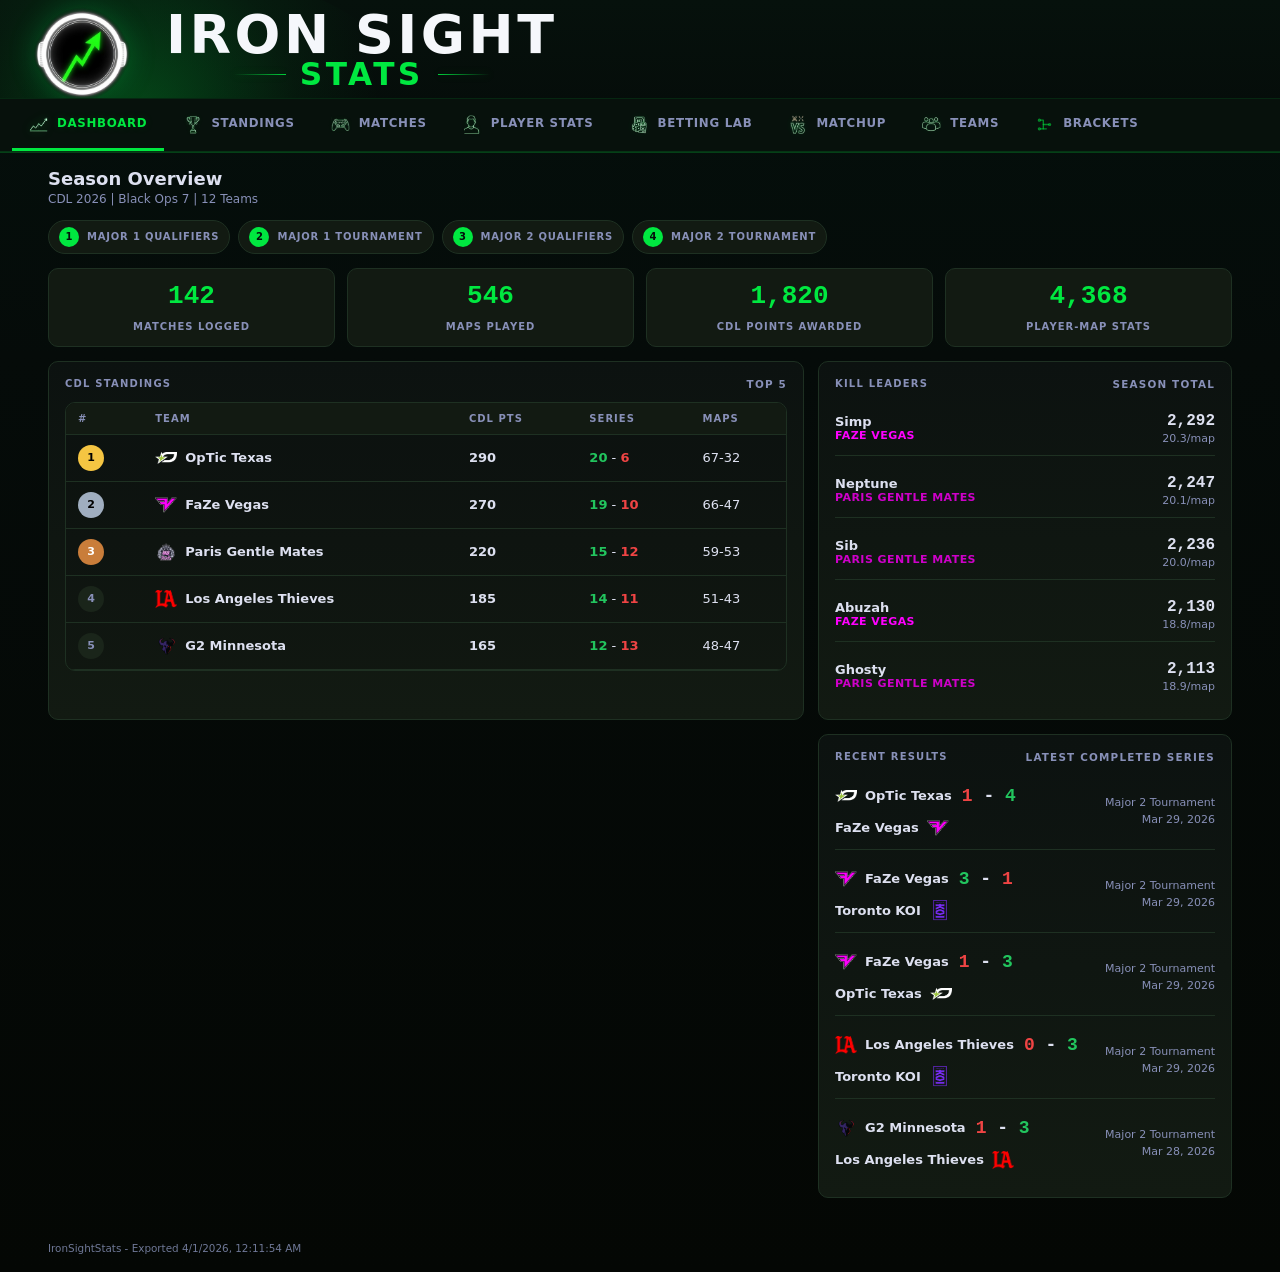
==== commit 651aad25: "Add files via upload" ====
--- a/index.html
+++ b/index.html
@@ -36,43 +36,43 @@
       <nav id="siteNav" class="site-nav" aria-label="Primary">
         <a href="#dashboard" class="site-nav-link">
           <span class="site-nav-icon" aria-hidden="true">
-            <img class="site-nav-icon-image" src="./assets/img/ui/nav-icons/dashboard.svg" alt="">
+            <img class="site-nav-icon-image" src="./assets/img/ui/nav-icons/dashboard.png" alt="">
           </span>
           <span class="site-nav-label">Dashboard</span>
         </a>
         <a href="#standings" class="site-nav-link">
           <span class="site-nav-icon" aria-hidden="true">
-            <img class="site-nav-icon-image" src="./assets/img/ui/nav-icons/standings.svg" alt="">
+            <img class="site-nav-icon-image" src="./assets/img/ui/nav-icons/standings.png" alt="">
           </span>
           <span class="site-nav-label">Standings</span>
         </a>
         <a href="#matches" class="site-nav-link">
           <span class="site-nav-icon" aria-hidden="true">
-            <img class="site-nav-icon-image" src="./assets/img/ui/nav-icons/matches.svg" alt="">
+            <img class="site-nav-icon-image" src="./assets/img/ui/nav-icons/matches.png" alt="">
           </span>
           <span class="site-nav-label">Matches</span>
         </a>
         <a href="#players" class="site-nav-link">
           <span class="site-nav-icon" aria-hidden="true">
-            <img class="site-nav-icon-image" src="./assets/img/ui/nav-icons/players.svg" alt="">
+            <img class="site-nav-icon-image" src="./assets/img/ui/nav-icons/players.png" alt="">
           </span>
           <span class="site-nav-label">Player Stats</span>
         </a>
         <a href="#betting" class="site-nav-link">
           <span class="site-nav-icon" aria-hidden="true">
-            <img class="site-nav-icon-image" src="./assets/img/ui/nav-icons/betting.svg" alt="">
+            <img class="site-nav-icon-image" src="./assets/img/ui/nav-icons/betting.png" alt="">
           </span>
           <span class="site-nav-label">Betting Lab</span>
         </a>
         <a href="#matchup" class="site-nav-link">
           <span class="site-nav-icon" aria-hidden="true">
-            <img class="site-nav-icon-image" src="./assets/img/ui/nav-icons/matchup.svg" alt="">
+            <img class="site-nav-icon-image" src="./assets/img/ui/nav-icons/matchup.png" alt="">
           </span>
           <span class="site-nav-label">Matchup</span>
         </a>
         <a href="#teams" class="site-nav-link">
           <span class="site-nav-icon" aria-hidden="true">
-            <img class="site-nav-icon-image" src="./assets/img/ui/nav-icons/teams.svg" alt="">
+            <img class="site-nav-icon-image" src="./assets/img/ui/nav-icons/teams.png" alt="">
           </span>
           <span class="site-nav-label">Teams</span>
         </a>
--- a/assets/css/app.css
+++ b/assets/css/app.css
@@ -389,6 +389,15 @@
   stroke-linecap:round;
   stroke-linejoin:round;
 }
+.site-nav-icon-image{
+  display:block;
+  width:100%;
+  height:100%;
+  object-fit:contain;
+  opacity:.76;
+  filter:drop-shadow(0 0 3px rgba(0,232,64,.10));
+  transition:opacity .18s ease, filter .18s ease, transform .18s ease;
+}
 .site-nav-label{
   display:inline-flex;
   align-items:center;
@@ -404,7 +413,15 @@
   color:rgba(88,255,135,.98);
   filter:drop-shadow(0 0 5px rgba(0,232,64,.18));
 }
+.site-nav a:hover .site-nav-icon-image,
+.site-nav a.active .site-nav-icon-image{
+  opacity:1;
+  filter:drop-shadow(0 0 6px rgba(0,232,64,.20));
+}
 .site-nav a:hover .site-nav-icon{
+  transform:translateY(-.5px);
+}
+.site-nav a:hover .site-nav-icon-image{
   transform:translateY(-.5px);
 }
 
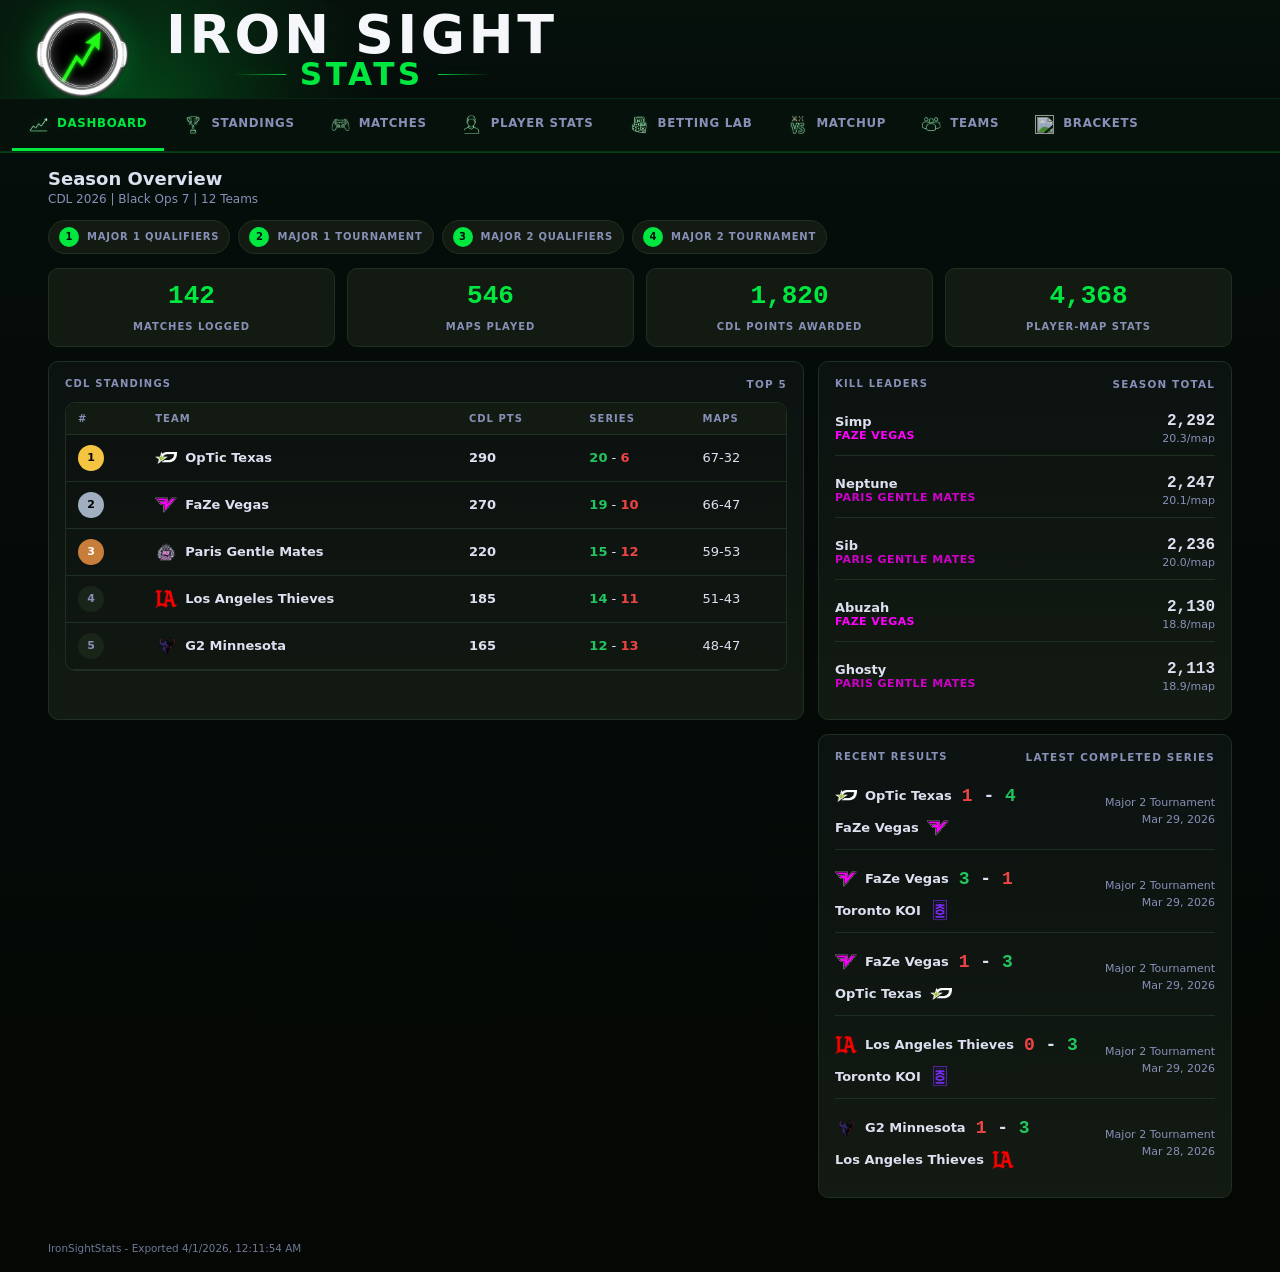
==== commit 4dcfedc5: "Add files via upload" ====
--- a/index.html
+++ b/index.html
@@ -78,14 +78,7 @@
         </a>
         <a href="#brackets" class="site-nav-link">
           <span class="site-nav-icon" aria-hidden="true">
-            <svg viewBox="0 0 24 24" focusable="false">
-              <circle cx="5.5" cy="6.5" r="1.2"></circle>
-              <circle cx="5.5" cy="17.5" r="1.2"></circle>
-              <circle cx="18.5" cy="12" r="1.2"></circle>
-              <path d="M6.7 6.5h3.8v11h3.8"></path>
-              <path d="M6.7 17.5h3.8"></path>
-              <path d="M10.5 12h6.8"></path>
-            </svg>
+            <img class="site-nav-icon-image" src="./assets/img/ui/nav-icons/brackets.png" alt="">
           </span>
           <span class="site-nav-label">Brackets</span>
         </a>
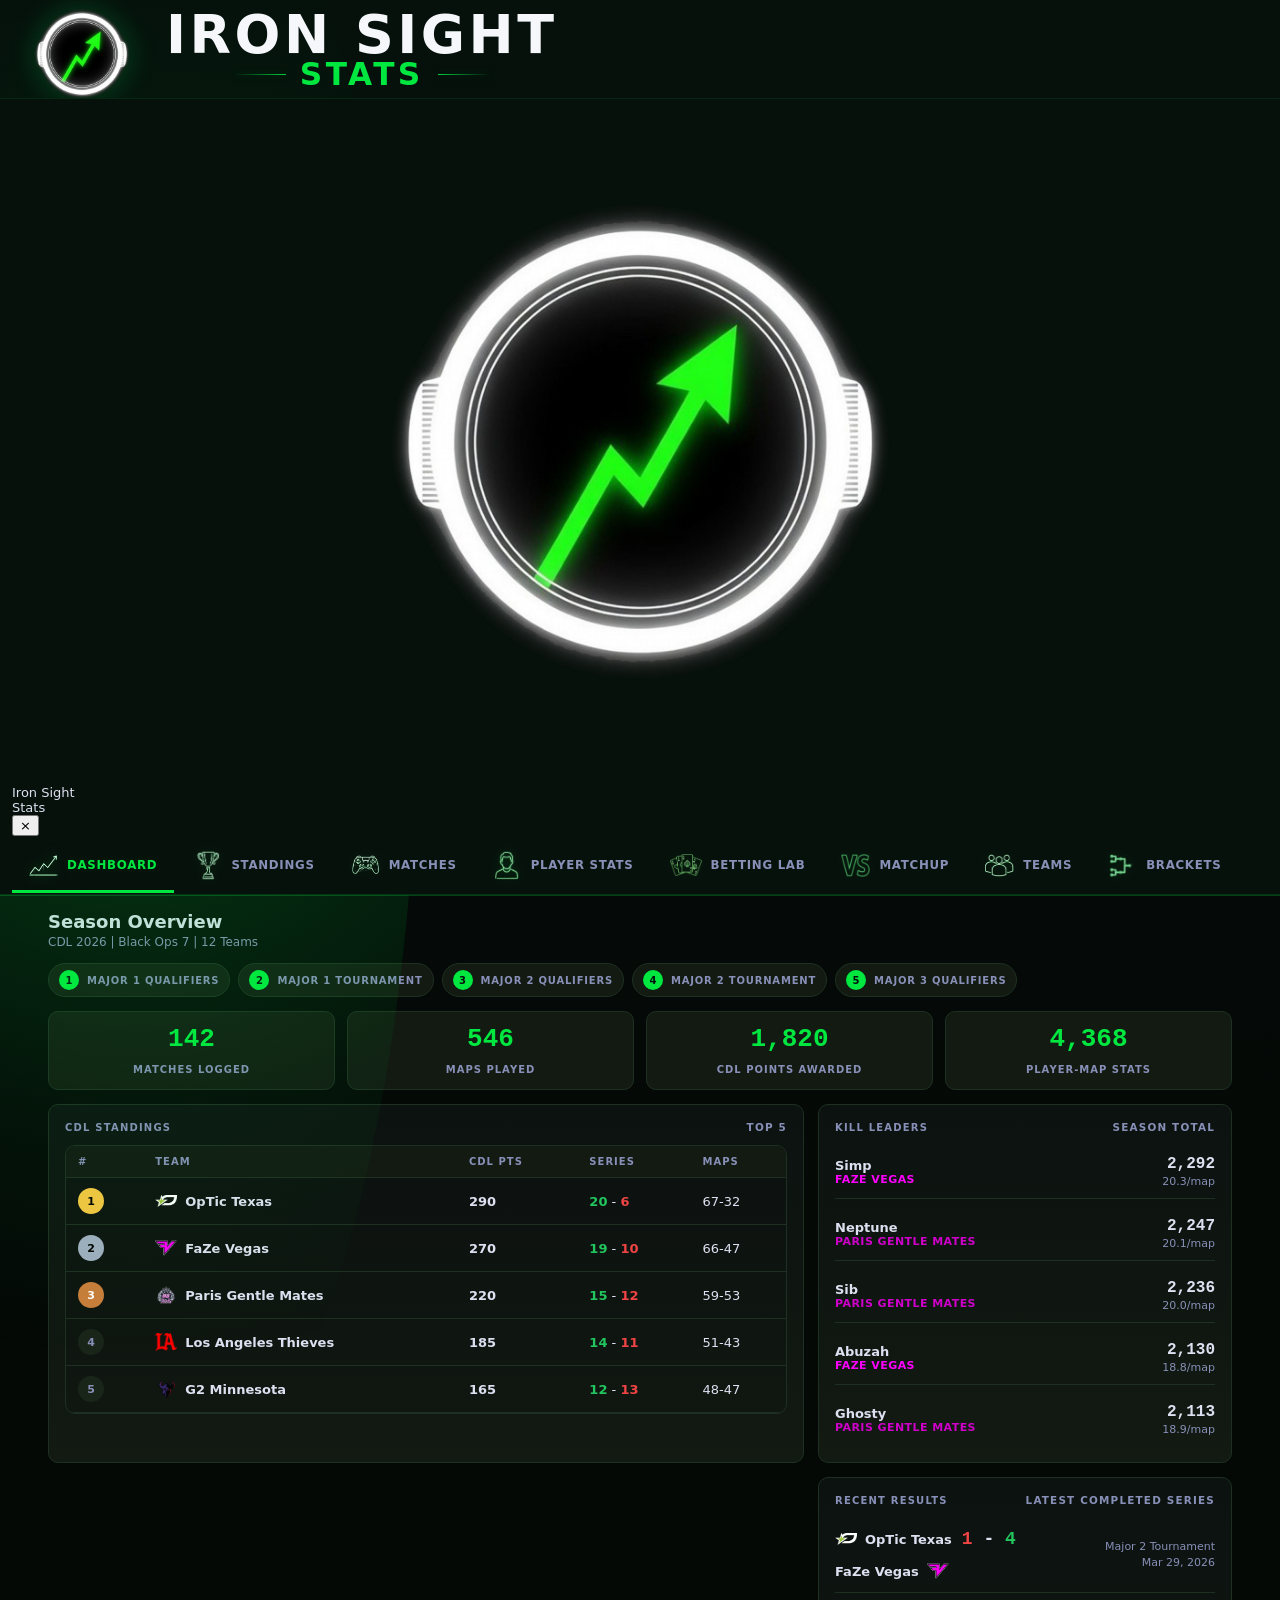
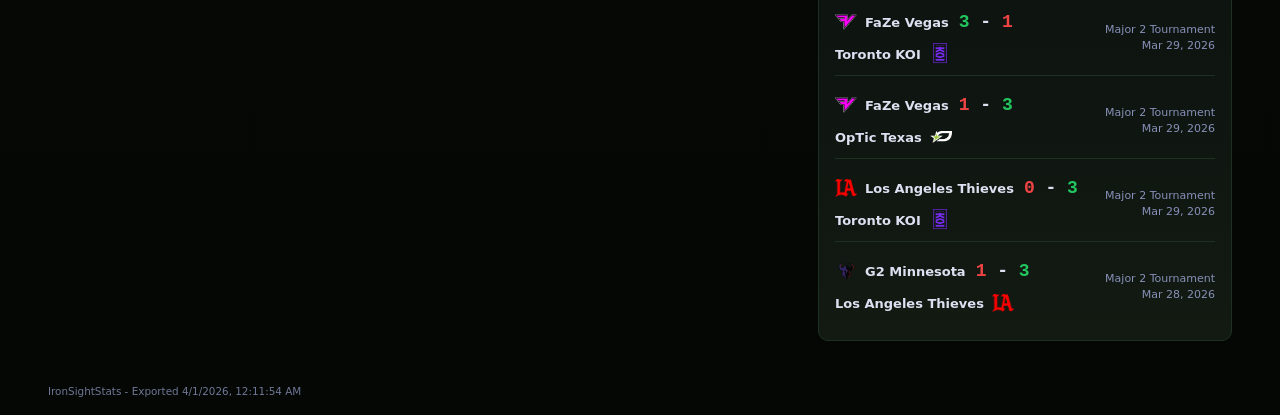
==== commit 3ce16844: "Add files via upload" ====
--- a/index.html
+++ b/index.html
@@ -29,11 +29,27 @@
         type="button"
         aria-controls="siteNav"
         aria-expanded="false"
+        aria-label="Open navigation menu"
       >
-        Menu
+        <span class="mobile-menu-btn-lines" aria-hidden="true">
+          <span></span>
+          <span></span>
+          <span></span>
+        </span>
+        <span class="mobile-menu-btn-label">Menu</span>
       </button>
 
       <nav id="siteNav" class="site-nav" aria-label="Primary">
+        <div class="site-nav-mobile-head">
+          <div class="site-nav-mobile-brand">
+            <img class="site-nav-mobile-logo" src="./assets/img/branding/logo.png" alt="Iron Sight Stats logo">
+            <div class="site-nav-mobile-copy">
+              <div class="site-nav-mobile-title">Iron Sight</div>
+              <div class="site-nav-mobile-sub">Stats</div>
+            </div>
+          </div>
+          <button id="mobileNavCloseBtn" class="site-nav-close" type="button" aria-label="Close navigation menu">×</button>
+        </div>
         <a href="#dashboard" class="site-nav-link">
           <span class="site-nav-icon" aria-hidden="true">
             <img class="site-nav-icon-image" src="./assets/img/ui/nav-icons/dashboard.png" alt="">
--- a/assets/css/app.css
+++ b/assets/css/app.css
@@ -195,6 +195,81 @@
 
 .embed-wrap{overflow:hidden;border-radius:22px;border:1px solid var(--line);background:#04070b}
 .embed-wrap iframe{width:100%;height:920px;border:0;background:#fff}
+.bracket-shell{
+  position:relative;
+  display:grid;
+  gap:14px;
+}
+.bracket-toolbar{
+  display:flex;
+  align-items:center;
+  justify-content:space-between;
+  gap:14px;
+  flex-wrap:wrap;
+}
+.bracket-switcher{
+  display:flex;
+  gap:8px;
+  flex-wrap:wrap;
+}
+.bracket-switch-btn{
+  display:inline-flex;
+  align-items:center;
+  justify-content:center;
+  padding:8px 12px;
+  border:1px solid rgba(32,93,66,.9);
+  border-radius:999px;
+  background:#0c1712;
+  color:#d8e9e0;
+  font-size:11px;
+  font-weight:800;
+  letter-spacing:.08em;
+  text-transform:uppercase;
+  cursor:pointer;
+}
+.bracket-switch-btn.on{
+  background:rgba(0,232,64,.12);
+  border-color:rgba(0,232,64,.45);
+  color:#dffbe7;
+}
+.bracket-preview-card{
+  display:grid;
+  gap:14px;
+  padding:16px;
+  transition:box-shadow .18s ease,border-color .18s ease;
+}
+.bracket-preview-head{
+  display:flex;
+  align-items:flex-start;
+  justify-content:space-between;
+  gap:16px;
+  flex-wrap:wrap;
+}
+.bracket-embed-wrap{
+  border-radius:18px;
+  background:#050806;
+}
+.bracket-embed-wrap iframe{
+  height:980px;
+  background:#050806;
+}
+.bracket-preview-card.is-fullscreen{
+  position:fixed;
+  inset:16px;
+  z-index:110;
+  border:1px solid rgba(56,112,80,.9);
+  border-radius:22px;
+  background:rgba(6,11,7,.98);
+  box-shadow:0 28px 60px rgba(0,0,0,.46);
+  overflow:hidden;
+}
+.bracket-preview-card.is-fullscreen .bracket-embed-wrap{
+  height:calc(100vh - 146px);
+  min-height:0;
+}
+.bracket-preview-card.is-fullscreen .bracket-embed-wrap iframe{
+  height:100%;
+}
 .empty{padding:22px;border:1px dashed rgba(255,255,255,.14);border-radius:18px;color:var(--muted);text-align:center}
 
 .skeleton-card{display:grid;gap:14px}
@@ -206,15 +281,6 @@
 .skeleton-line.short{width:34%}
 .skeleton-block{height:150px}
 @keyframes shimmer{100%{transform:translateX(100%)}}
-
-@media (max-width: 980px){
-  .hero,.grid.cols-2,.grid.cols-3,.matchup-compare,.player-feature{grid-template-columns:1fr}
-  .mobile-menu-btn{display:inline-flex}
-  .site-nav{position:fixed;top:0;left:0;bottom:0;z-index:30;width:min(80vw,300px);padding:90px 0 22px;background:#0b1725;border-right:1px solid var(--line);flex-direction:column;align-items:stretch;gap:2px;transform:translateX(-100%);transition:transform .25s ease}
-  .site-nav.open{transform:translateX(0)}
-  .site-nav a{padding:16px 20px;border-radius:0;border-left:3px solid transparent;font-size:1rem}
-  .site-nav a:hover,.site-nav a.active{background:rgba(106,167,255,.10);border-left-color:var(--accent)}
-}
 
 /* Legacy public build theme overrides */
 
@@ -250,6 +316,7 @@
 }
 
 body{min-height:100vh}
+body.bracket-fullscreen-lock{overflow:hidden}
 button,input,select,textarea{font-family:var(--font-display)}
 .app-shell::before,.app-shell::after{display:none}
 .site-main{max-width:var(--max);padding:16px 20px 44px}
@@ -258,13 +325,13 @@
 .site-header{
   position:sticky;
   top:0;
-  z-index:40;
+  z-index:70;
   display:grid;
   grid-template-columns:1fr auto;
   align-items:center;
   gap:0 18px;
   padding:0 16px 0;
-  overflow:hidden;
+  overflow:visible;
   isolation:isolate;
   background:linear-gradient(180deg, #06110c 0%, #050b09 100%);
   border-bottom:1px solid rgba(0,232,64,.22);
@@ -374,10 +441,14 @@
   display:inline-flex;
   align-items:center;
   justify-content:center;
-  width:19px;
-  height:19px;
+  width:29px;
+  height:29px;
   color:rgba(0,232,64,.56);
   transition:color .18s ease, filter .18s ease, transform .18s ease;
+}
+.site-nav a[href="#betting"] .site-nav-icon{
+  width:32px;
+  height:32px;
 }
 .site-nav-icon svg{
   width:100%;
@@ -394,8 +465,8 @@
   width:100%;
   height:100%;
   object-fit:contain;
-  opacity:.76;
-  filter:drop-shadow(0 0 3px rgba(0,232,64,.10));
+  opacity:.88;
+  filter:drop-shadow(0 0 5px rgba(0,232,64,.14));
   transition:opacity .18s ease, filter .18s ease, transform .18s ease;
 }
 .site-nav-label{
@@ -416,7 +487,7 @@
 .site-nav a:hover .site-nav-icon-image,
 .site-nav a.active .site-nav-icon-image{
   opacity:1;
-  filter:drop-shadow(0 0 6px rgba(0,232,64,.20));
+  filter:drop-shadow(0 0 8px rgba(0,232,64,.26));
 }
 .site-nav a:hover .site-nav-icon{
   transform:translateY(-.5px);
@@ -1736,12 +1807,27 @@
 }
 .bet-hero{
   display:flex;
-  align-items:center;
+  align-items:stretch;
   justify-content:space-between;
-  gap:12px;
+  gap:16px;
   padding-top:12px;
 }
-.bet-hero-id{display:flex;align-items:center;gap:12px;min-width:0}
+.bet-hero-id{display:flex;align-items:stretch;gap:16px;min-width:0}
+.bet-hero-art{
+  width:182px;
+  height:174px;
+  flex:0 0 182px;
+  border-radius:18px;
+  overflow:hidden;
+  background:linear-gradient(180deg, color-mix(in srgb, var(--thc) 16%, #1a251e) 0%, #101813 88%);
+  box-shadow:inset 0 0 0 1px rgba(255,255,255,.04);
+}
+.bet-hero-copy{
+  min-width:0;
+  display:grid;
+  align-content:center;
+  gap:6px;
+}
 .bet-hero-name{font-size:1.5rem;font-weight:900;line-height:1}
 .bet-hero-sub{margin-top:4px;color:var(--muted);font-size:.88rem}
 .bet-hero-right{display:flex;align-items:center;gap:8px;flex-wrap:wrap;justify-content:flex-end}
@@ -1787,33 +1873,6 @@
   grid-template-columns:repeat(auto-fit,minmax(130px,1fr));
   gap:10px;
 }
-.bet-insight-row{
-  display:grid;
-  grid-template-columns:repeat(4,minmax(0,1fr));
-  gap:10px;
-  margin:10px 0 12px;
-}
-.bet-insight{
-  display:grid;
-  gap:4px;
-  padding:11px 12px;
-  border-radius:var(--radius-sm);
-  border:1px solid rgba(32,93,66,.7);
-  background:#0d1712;
-}
-.bet-insight-label{
-  color:#8bb0a0;
-  font-size:10px;
-  font-weight:800;
-  letter-spacing:.1em;
-  text-transform:uppercase;
-}
-.bet-insight-value{
-  color:#eef2f9;
-  font-family:var(--font-mono);
-  font-size:18px;
-  font-weight:900;
-}
 .bet-kpi{
   padding:14px;
   min-height:84px;
@@ -1900,7 +1959,7 @@
   line-height:1.4;
 }
 .bet-form-grid-secondary{
-  grid-template-columns:repeat(4,minmax(0,1fr));
+  grid-template-columns:repeat(5,minmax(0,1fr));
   margin:12px 0 14px;
 }
 .bet-reset-wrap{
@@ -2001,5 +2060,501 @@
 }
 .matchup-pick-row strong{flex:1}
 
+.matchup-hero-shell{
+  margin-bottom:14px;
+  padding:16px;
+  background:
+    radial-gradient(circle at 18% 0%, rgba(0,232,64,.09), transparent 32%),
+    radial-gradient(circle at 82% 0%, rgba(0,232,64,.08), transparent 28%),
+    linear-gradient(180deg, rgba(8,18,13,.98), rgba(6,12,10,.98));
+  border:1px solid rgba(32,93,66,.78);
+}
+.matchup-controls-row{
+  display:flex;
+  align-items:center;
+  justify-content:space-between;
+  gap:16px;
+  margin-bottom:14px;
+  flex-wrap:wrap;
+}
+.matchup-controls-note{
+  color:#9ab9ab;
+  font-size:12px;
+  line-height:1.55;
+}
+.matchup-format-switch{
+  display:inline-flex;
+  gap:8px;
+  padding:4px;
+  border:1px solid var(--line);
+  border-radius:999px;
+  background:#0d1712;
+}
+.matchup-format-btn{
+  min-width:62px;
+  padding:9px 14px;
+  border-radius:999px;
+  border:1px solid transparent;
+  background:transparent;
+  color:var(--muted);
+  font-size:12px;
+  font-weight:800;
+  letter-spacing:.08em;
+  cursor:pointer;
+}
+.matchup-format-btn.on{
+  background:rgba(0,232,64,.10);
+  border-color:rgba(0,232,64,.35);
+  color:var(--accent);
+}
+.matchup-hero-grid{
+  display:grid;
+  grid-template-columns:minmax(0,1fr) 120px minmax(0,1fr);
+  gap:14px;
+  align-items:stretch;
+}
+.matchup-team-hero{
+  display:grid;
+  gap:12px;
+  padding:14px;
+  background:linear-gradient(180deg, rgba(11,22,16,.92), rgba(7,13,10,.98));
+  border:1px solid rgba(32,93,66,.72);
+}
+.matchup-team-select{
+  display:grid;
+  gap:6px;
+}
+.matchup-team-identity{
+  display:flex;
+  align-items:center;
+  gap:12px;
+}
+.matchup-team-logo{
+  width:58px;
+  height:58px;
+  object-fit:contain;
+}
+.matchup-team-copy{
+  min-width:0;
+}
+.matchup-team-name{
+  font-size:24px;
+  font-weight:900;
+  line-height:1;
+}
+.matchup-team-sub{
+  margin-top:4px;
+  color:var(--muted);
+  font-size:12px;
+}
+.matchup-team-pills{
+  display:flex;
+  gap:8px;
+  flex-wrap:wrap;
+}
+.matchup-team-recent{
+  display:flex;
+  align-items:center;
+  justify-content:space-between;
+  gap:12px;
+}
+.matchup-roster-strip{
+  display:grid;
+  grid-template-columns:repeat(4,minmax(0,1fr));
+  gap:10px;
+}
+.matchup-roster-card{
+  border:1px solid rgba(32,93,66,.72);
+  border-radius:14px;
+  overflow:hidden;
+  background:rgba(6,12,10,.92);
+}
+.matchup-roster-art{
+  height:140px;
+}
+.matchup-roster-meta{
+  padding:9px 10px 10px;
+  background:rgba(0,0,0,.14);
+}
+.matchup-roster-name{
+  color:var(--text);
+  font-size:12px;
+  font-weight:800;
+}
+.matchup-roster-sub{
+  margin-top:4px;
+  color:var(--muted);
+  font-size:10px;
+  text-transform:uppercase;
+  letter-spacing:.08em;
+}
+.matchup-vs-card{
+  display:grid;
+  place-items:center;
+  gap:8px;
+  padding:14px 10px;
+  background:linear-gradient(180deg, rgba(11,22,16,.92), rgba(7,13,10,.98));
+  border:1px solid rgba(32,93,66,.72);
+}
+.matchup-vs-mark{
+  color:var(--accent);
+  font-size:44px;
+  font-weight:900;
+  line-height:1;
+}
+.matchup-vs-sub{
+  color:var(--muted);
+  font-size:11px;
+  font-weight:800;
+  letter-spacing:.12em;
+  text-transform:uppercase;
+}
+.matchup-vs-favorite{
+  text-align:center;
+  color:var(--text);
+  font-size:15px;
+  font-weight:800;
+}
+.matchup-vs-confidence{
+  padding:7px 10px;
+  border-radius:999px;
+  border:1px solid var(--line);
+  background:#101813;
+  font-size:11px;
+  font-weight:800;
+  letter-spacing:.08em;
+  text-transform:uppercase;
+}
+.matchup-confidence-high{color:#facc15;border-color:rgba(250,204,21,.28)}
+.matchup-confidence-mid{color:#86efac;border-color:rgba(34,197,94,.28)}
+.matchup-confidence-low{color:#93c5fd;border-color:rgba(96,165,250,.28)}
+.matchup-confidence-flat{color:var(--muted)}
+
+.matchup-feature-grid{
+  display:grid;
+  grid-template-columns:1.2fr .9fr;
+  gap:14px;
+  margin-bottom:14px;
+}
+.matchup-secondary-grid,
+.matchup-player-grid,
+.matchup-insight-grid{
+  display:grid;
+  grid-template-columns:1fr 1fr;
+  gap:14px;
+  margin-bottom:14px;
+}
+.matchup-insight-grid{
+  grid-template-columns:repeat(3,minmax(0,1fr));
+}
+.matchup-sim-card,
+.matchup-ladder-card,
+.matchup-player-board-card,
+.matchup-map-pool-card{
+  background:linear-gradient(180deg, rgba(9,20,15,.96), rgba(6,13,10,.99));
+  border:1px solid rgba(32,93,66,.72);
+}
+.matchup-odds-board{
+  display:grid;
+  grid-template-columns:1fr 1.12fr 1fr;
+  gap:12px;
+  align-items:center;
+  margin-top:4px;
+}
+.matchup-odds-side{
+  display:grid;
+  gap:6px;
+}
+.matchup-odds-side.right{text-align:right}
+.matchup-odds-team{
+  color:var(--muted);
+  font-size:12px;
+  font-weight:800;
+  letter-spacing:.08em;
+  text-transform:uppercase;
+}
+.matchup-odds-value{
+  font-size:46px;
+  font-weight:900;
+  line-height:1;
+}
+.matchup-odds-center{
+  display:grid;
+  gap:8px;
+  text-align:center;
+}
+.matchup-odds-label{
+  color:var(--muted);
+  font-size:11px;
+  font-weight:800;
+  letter-spacing:.1em;
+  text-transform:uppercase;
+}
+.matchup-confidence-track{
+  height:10px;
+  border-radius:999px;
+  overflow:hidden;
+  background:#0a1510;
+}
+.matchup-confidence-track span{
+  display:block;
+  height:100%;
+  border-radius:inherit;
+}
+.matchup-odds-favorite{
+  color:#dce5dd;
+  font-size:13px;
+  font-weight:700;
+}
+.matchup-scoreline-grid{
+  display:grid;
+  grid-template-columns:repeat(4,minmax(0,1fr));
+  gap:10px;
+  margin:14px 0;
+}
+.matchup-scoreline-chip{
+  display:grid;
+  gap:5px;
+  padding:12px;
+  border-radius:14px;
+  border:1px solid rgba(32,93,66,.72);
+  background:#0d1712;
+}
+.matchup-scoreline-chip.left{box-shadow:inset 0 0 0 1px rgba(0,232,64,.06)}
+.matchup-scoreline-chip.right{box-shadow:inset 0 0 0 1px rgba(255,0,255,.05)}
+.matchup-scoreline-label{
+  color:var(--muted);
+  font-size:10px;
+  font-weight:800;
+  letter-spacing:.12em;
+  text-transform:uppercase;
+}
+.matchup-scoreline-chip strong{
+  color:var(--text);
+  font-family:var(--font-mono);
+  font-size:20px;
+}
+.matchup-driver-head{
+  margin-bottom:8px;
+  color:var(--muted);
+  font-size:11px;
+  font-weight:800;
+  letter-spacing:.1em;
+  text-transform:uppercase;
+}
+.matchup-bullet-list{
+  margin:0;
+  padding-left:18px;
+  display:grid;
+  gap:8px;
+  color:#dbe5dd;
+}
+.matchup-ladder{
+  display:grid;
+  gap:10px;
+}
+.matchup-ladder-row{
+  display:grid;
+  grid-template-columns:76px 90px 1fr 124px;
+  gap:10px;
+  align-items:center;
+  padding:12px 0;
+  border-bottom:1px solid var(--line);
+}
+.matchup-ladder-row:last-child{border-bottom:none}
+.matchup-ladder-slot{
+  color:var(--muted);
+  font-size:11px;
+  font-weight:800;
+  letter-spacing:.08em;
+  text-transform:uppercase;
+}
+.matchup-ladder-map{
+  display:grid;
+  gap:4px;
+}
+.matchup-ladder-map strong{font-size:15px}
+.matchup-ladder-map span{
+  color:var(--muted);
+  font-size:11px;
+}
+.matchup-ladder-proj{
+  display:grid;
+  justify-items:end;
+  gap:4px;
+  text-align:right;
+}
+.matchup-ladder-proj strong{
+  color:var(--text);
+  font-family:var(--font-mono);
+  font-size:17px;
+}
+
+.matchup-compare-row{
+  margin-bottom:12px;
+}
+.matchup-compare-row:last-child{margin-bottom:0}
+.matchup-compare-head{
+  display:grid;
+  grid-template-columns:1fr auto 1fr;
+  gap:10px;
+  align-items:center;
+  margin-bottom:6px;
+}
+.matchup-compare-head span{
+  color:var(--muted);
+  font-size:11px;
+  font-weight:800;
+  letter-spacing:.08em;
+  text-align:center;
+  text-transform:uppercase;
+}
+.matchup-compare-head strong{
+  font-size:14px;
+}
+.matchup-compare-head strong:last-child{text-align:right}
+.matchup-compare-bar{margin-bottom:0}
+.matchup-timeline{
+  margin-top:12px;
+  display:grid;
+  gap:0;
+}
+
+.matchup-duel-grid{
+  display:grid;
+  grid-template-columns:1fr 64px 1fr;
+  gap:14px;
+  align-items:center;
+}
+.matchup-duel-side{
+  display:grid;
+  gap:12px;
+  justify-items:center;
+  text-align:center;
+}
+.matchup-duel-art{
+  width:100%;
+  max-width:250px;
+  height:200px;
+  border-radius:18px;
+  overflow:hidden;
+}
+.matchup-duel-copy{
+  display:grid;
+  gap:4px;
+}
+.matchup-duel-name{
+  font-size:24px;
+  font-weight:900;
+  line-height:1;
+}
+.matchup-duel-team{
+  font-size:12px;
+  font-weight:800;
+  letter-spacing:.08em;
+  text-transform:uppercase;
+}
+.matchup-duel-metrics{
+  display:flex;
+  gap:8px;
+  justify-content:center;
+  flex-wrap:wrap;
+}
+.matchup-duel-vs{
+  color:var(--accent);
+  font-size:28px;
+  font-weight:900;
+  text-align:center;
+}
+.matchup-leaders-grid{
+  display:grid;
+  grid-template-columns:1fr 1fr;
+  gap:12px;
+}
+.matchup-leader-panel{
+  border:1px solid rgba(32,93,66,.68);
+  border-radius:16px;
+  padding:14px;
+  background:#0d1712;
+}
+.matchup-leader-head{
+  margin-bottom:12px;
+  font-size:14px;
+  font-weight:900;
+}
+.matchup-leader-row{
+  display:flex;
+  align-items:flex-start;
+  justify-content:space-between;
+  gap:12px;
+  padding:8px 0;
+  border-bottom:1px solid var(--line);
+}
+.matchup-leader-row:last-child{border-bottom:none;padding-bottom:0}
+.matchup-leader-row > span{
+  color:var(--muted);
+  font-size:11px;
+  font-weight:800;
+  letter-spacing:.06em;
+  text-transform:uppercase;
+}
+.matchup-leader-value{
+  display:grid;
+  justify-items:end;
+  gap:3px;
+  text-align:right;
+}
+.matchup-player-board{
+  display:grid;
+  gap:10px;
+}
+.matchup-player-row{
+  display:grid;
+  grid-template-columns:1fr 110px 1fr;
+  gap:12px;
+  align-items:center;
+  padding:10px 0;
+  border-bottom:1px solid var(--line);
+}
+.matchup-player-row:last-child{border-bottom:none}
+.matchup-player-side{
+  min-width:0;
+}
+.matchup-player-chip{
+  display:flex;
+  align-items:center;
+  gap:10px;
+}
+.matchup-player-chip.right{justify-content:flex-end}
+.matchup-player-chip > div{
+  display:grid;
+  gap:3px;
+}
+.matchup-player-chip.right > div{text-align:right}
+.matchup-player-edge{
+  text-align:center;
+  font-family:var(--font-mono);
+  font-size:15px;
+  font-weight:900;
+  color:var(--muted);
+}
+.matchup-player-edge.left{color:var(--accent)}
+.matchup-player-edge.right{color:#f973ff}
+
+.matchup-insight-card{
+  min-height:100%;
+  background:linear-gradient(180deg, rgba(9,20,15,.96), rgba(6,13,10,.99));
+  border:1px solid rgba(32,93,66,.72);
+}
+.matchup-empty-card{
+  padding:16px;
+}
+.matchup-empty-controls{
+  display:grid;
+  grid-template-columns:1fr 1fr;
+  gap:12px;
+  margin-bottom:14px;
+}
+
 .embed-wrap{border-radius:var(--radius);border:1px solid var(--line);background:#050806}
 .embed-wrap iframe{height:820px;background:#fff}
--- a/assets/css/responsive.css
+++ b/assets/css/responsive.css
@@ -1,32 +1,8 @@
-@media (max-width: 700px){
-  .site-header{padding:14px}
-  .brand-logo{width:42px;height:42px;border-radius:14px}
-  .site-header h1{font-size:1.1rem}
-  .eyebrow,.brand-subtitle{display:none}
-  .site-main{padding:20px 14px 44px}
-  .controls,.betting-controls{flex-direction:column}
-  .controls input,.controls select,.betting-controls select{width:100%;min-width:0}
-  .stat-list.compact{grid-template-columns:repeat(2,minmax(0,1fr))}
-  .team-hero,.player-card .top,.roster-card .top,.match-head{align-items:flex-start}
-  .prop-hero,.prop-line-row{grid-template-columns:1fr}
-  .prop-player-avatar{width:140px;height:140px}
-  .prop-filter-grid,.prop-sample-grid{grid-template-columns:1fr}
-  .table-wrap table{min-width:0}
-  .stack-on-mobile .responsive-table,
-  .stack-on-mobile .responsive-table tbody,
-  .stack-on-mobile .responsive-table tr,
-  .stack-on-mobile .responsive-table td{display:block;width:100%}
-  .stack-on-mobile .responsive-table thead{display:none}
-  .stack-on-mobile .responsive-table tbody{display:grid;gap:12px;padding:12px}
-  .stack-on-mobile .responsive-table tr{border:1px solid rgba(255,255,255,.08);border-radius:18px;background:rgba(255,255,255,.03);padding:10px}
-  .stack-on-mobile .responsive-table td{border:0;padding:8px 8px 8px 110px;position:relative;min-height:38px}
-  .stack-on-mobile .responsive-table td::before{content:attr(data-label);position:absolute;left:8px;top:8px;font-size:.76rem;letter-spacing:.06em;text-transform:uppercase;color:var(--muted)}
-  .player-grid,.roster-grid{grid-template-columns:1fr}
-  .weight-grid{grid-template-columns:1fr}
-  .embed-wrap iframe{height:680px}
-}
-
 @media (max-width: 980px){
+  .hero,
+  .grid.cols-2,
+  .grid.cols-3,
+  .player-feature{grid-template-columns:1fr}
   .site-header{
     grid-template-columns:1fr auto;
     padding:1px 14px 0;
@@ -43,20 +19,31 @@
     top:0;
     left:0;
     bottom:0;
-    z-index:30;
-    width:min(84vw,320px);
+    z-index:60;
+    width:min(86vw,336px);
     margin:0;
-    padding:76px 0 18px;
+    padding:82px 0 18px;
     background:#0b120e;
     border-right:1px solid var(--line);
     border-top:0;
     flex-direction:column;
     align-items:stretch;
     gap:2px;
+    overflow-y:auto;
+    -webkit-overflow-scrolling:touch;
+    opacity:0;
+    visibility:hidden;
+    pointer-events:none;
     transform:translateX(-100%);
-    transition:transform .25s ease;
-  }
-  .site-nav.open{transform:translateX(0)}
+    transition:transform .25s ease, opacity .18s ease, visibility .18s ease;
+    box-shadow:22px 0 48px rgba(0,0,0,.42);
+  }
+  .site-nav.open{
+    opacity:1;
+    visibility:visible;
+    pointer-events:auto;
+    transform:translateX(0);
+  }
   .site-nav a{
     justify-content:flex-start;
     gap:12px;
@@ -67,8 +54,12 @@
     border-left:3px solid transparent;
   }
   .site-nav-icon{
-    width:20px;
-    height:20px;
+    width:24px;
+    height:24px;
+  }
+  .site-nav a[href="#betting"] .site-nav-icon{
+    width:26px;
+    height:26px;
   }
   .site-nav-label{
     line-height:1.1;
@@ -78,6 +69,7 @@
     border-bottom-color:transparent;
     background:#101813;
   }
+  .site-nav-backdrop{z-index:55}
   .player-modal-top,
   .player-modal-grid{grid-template-columns:1fr}
   .player-modal-art{height:188px}
@@ -88,7 +80,10 @@
   .bet-form-grid,
   .bet-kpis,
   .mu-grid{grid-template-columns:1fr 1fr}
-  .bet-insight-row,
+  .bracket-toolbar,
+  .bracket-preview-head{align-items:flex-start}
+  .bracket-preview-card.is-fullscreen{inset:12px}
+  .bracket-preview-card.is-fullscreen .bracket-embed-wrap{height:calc(100vh - 158px)}
   .bet-form-grid-secondary{grid-template-columns:1fr 1fr}
   .bp-roster-strip{grid-template-columns:repeat(2,minmax(0,1fr))}
   .bp-mode-bar{grid-template-columns:repeat(3,minmax(0,1fr))}
@@ -107,6 +102,25 @@
   }
   .match-score-team,
   .match-score-team.right{justify-content:space-between}
+  .matchup-controls-row{align-items:flex-start}
+  .matchup-hero-grid,
+  .matchup-feature-grid,
+  .matchup-secondary-grid,
+  .matchup-player-grid,
+  .matchup-insight-grid,
+  .matchup-duel-grid,
+  .matchup-leaders-grid{grid-template-columns:1fr}
+  .matchup-vs-card{min-height:unset}
+  .matchup-odds-board{grid-template-columns:1fr}
+  .matchup-scoreline-grid{grid-template-columns:repeat(2,minmax(0,1fr))}
+  .matchup-roster-strip{grid-template-columns:repeat(2,minmax(0,1fr))}
+  .matchup-ladder-row,
+  .matchup-player-row{grid-template-columns:1fr}
+  .matchup-player-side,
+  .matchup-player-side.right{text-align:left}
+  .matchup-player-chip.right{justify-content:flex-start}
+  .matchup-player-chip.right > div{text-align:left}
+  .matchup-player-edge{text-align:left}
 }
 
 @media (max-width: 700px){
@@ -119,15 +133,62 @@
   .brand-line-sub::before,
   .brand-line-sub::after{width:24px}
   .site-main{padding:14px 12px 32px}
+  .site-footer{padding:0 12px 20px}
+  .section-title{margin-bottom:16px}
+  .section-title h2{font-size:1.7rem}
+  .card{padding:16px}
+  .controls,
+  .betting-controls{flex-direction:column}
+  .controls input,
+  .controls select,
+  .betting-controls select{width:100%;min-width:0}
   .site-nav a{
     gap:10px;
     padding:13px 16px;
     font-size:.9rem;
   }
   .site-nav-icon{
-    width:18px;
-    height:18px;
-  }
+    width:22px;
+    height:22px;
+  }
+  .site-nav a[href="#betting"] .site-nav-icon{
+    width:24px;
+    height:24px;
+  }
+  .season-strip{
+    flex-wrap:nowrap;
+    overflow:auto;
+    margin-bottom:12px;
+    padding-bottom:4px;
+    scrollbar-width:none;
+  }
+  .season-strip::-webkit-scrollbar{display:none}
+  .season-step{flex:0 0 auto}
+  .dashboard-standings-wrap{
+    overflow:visible;
+    border:0;
+    border-radius:0;
+    background:none;
+  }
+  .dashboard-standings-wrap.stack-on-mobile .responsive-table tbody{padding:0}
+  .dashboard-standings-wrap.stack-on-mobile .responsive-table tr{
+    padding:12px;
+    border-radius:18px;
+    background:#0f1711;
+    border-color:rgba(0,232,64,.08);
+  }
+  .dashboard-standings-wrap.stack-on-mobile .responsive-table td{
+    padding-left:100px;
+    min-height:34px;
+  }
+  .dashboard-panels .card{padding:16px}
+  .leader-row,
+  .result-item{
+    align-items:flex-start;
+    gap:10px;
+  }
+  .result-item{flex-direction:column}
+  .result-meta{text-align:left}
   .player-overview-grid{grid-template-columns:1fr}
   .player-overview-card{min-height:unset}
   .player-toggle{width:100%;justify-content:flex-start}
@@ -140,9 +201,11 @@
   .bet-form-grid,
   .bet-kpis,
   .bet-games,
-  .bet-insight-row,
   .bet-form-grid-secondary,
   .mu-grid{grid-template-columns:1fr}
+  .bracket-switcher{width:100%}
+  .bracket-preview-card.is-fullscreen{inset:8px;padding:14px}
+  .bracket-preview-card.is-fullscreen .bracket-embed-wrap{height:calc(100vh - 150px)}
   .ts-selector-bar,
   .ts-selector-left,
   .ts-selector-right{align-items:flex-start}
@@ -158,8 +221,24 @@
   .result-line,
   .matchup-pick-row{align-items:flex-start}
   .bet-hero{flex-direction:column}
+  .bet-hero-art{
+    width:min(100%, 228px);
+    height:194px;
+    flex:0 0 auto;
+  }
+  .bet-hero-copy{width:100%}
   .bet-hero-right{justify-content:flex-start}
   .team-sel-card{padding:12px}
+  .matchup-format-switch{width:100%;justify-content:space-between}
+  .matchup-format-btn{flex:1}
+  .matchup-roster-strip,
+  .matchup-scoreline-grid{grid-template-columns:1fr}
+  .matchup-team-name{font-size:20px}
+  .matchup-odds-value{font-size:38px}
+  .matchup-ladder-row{gap:6px}
+  .matchup-player-chip{align-items:flex-start}
+  .matchup-player-chip > div{min-width:0}
+  .matchup-empty-controls{grid-template-columns:1fr}
   .match-row-line{
     align-items:flex-start;
     flex-direction:column;
@@ -169,6 +248,10 @@
     flex-direction:column;
     align-items:flex-start;
   }
+  .team-chip,
+  .player-chip{gap:8px}
+  .team-chip strong,
+  .team-chip span:last-child{min-width:0}
   .match-detail-tabs{
     flex-wrap:nowrap;
     overflow:auto;
@@ -182,4 +265,20 @@
     font-size:18px;
   }
   .team-roster-tools{margin-left:0}
+  .stack-on-mobile .responsive-table,
+  .stack-on-mobile .responsive-table tbody,
+  .stack-on-mobile .responsive-table tr,
+  .stack-on-mobile .responsive-table td{display:block;width:100%}
+  .stack-on-mobile .responsive-table thead{display:none}
+  .stack-on-mobile .responsive-table tbody{display:grid;gap:12px;padding:12px}
+  .stack-on-mobile .responsive-table tr{border:1px solid rgba(255,255,255,.08);border-radius:18px;background:rgba(255,255,255,.03);padding:10px}
+  .stack-on-mobile .responsive-table td{border:0;padding:8px 8px 8px 110px;position:relative;min-height:38px}
+  .stack-on-mobile .responsive-table td::before{content:attr(data-label);position:absolute;left:8px;top:8px;font-size:.76rem;letter-spacing:.06em;text-transform:uppercase;color:var(--muted)}
+  .table-wrap table{min-width:0}
+  .stat-list.compact{grid-template-columns:repeat(2,minmax(0,1fr))}
+  .team-hero,.player-card .top,.roster-card .top,.match-head{align-items:flex-start}
+  .player-grid,.roster-grid,
+  .weight-grid{grid-template-columns:1fr}
+  .embed-wrap iframe{height:680px}
+  .bracket-embed-wrap iframe{height:720px}
 }
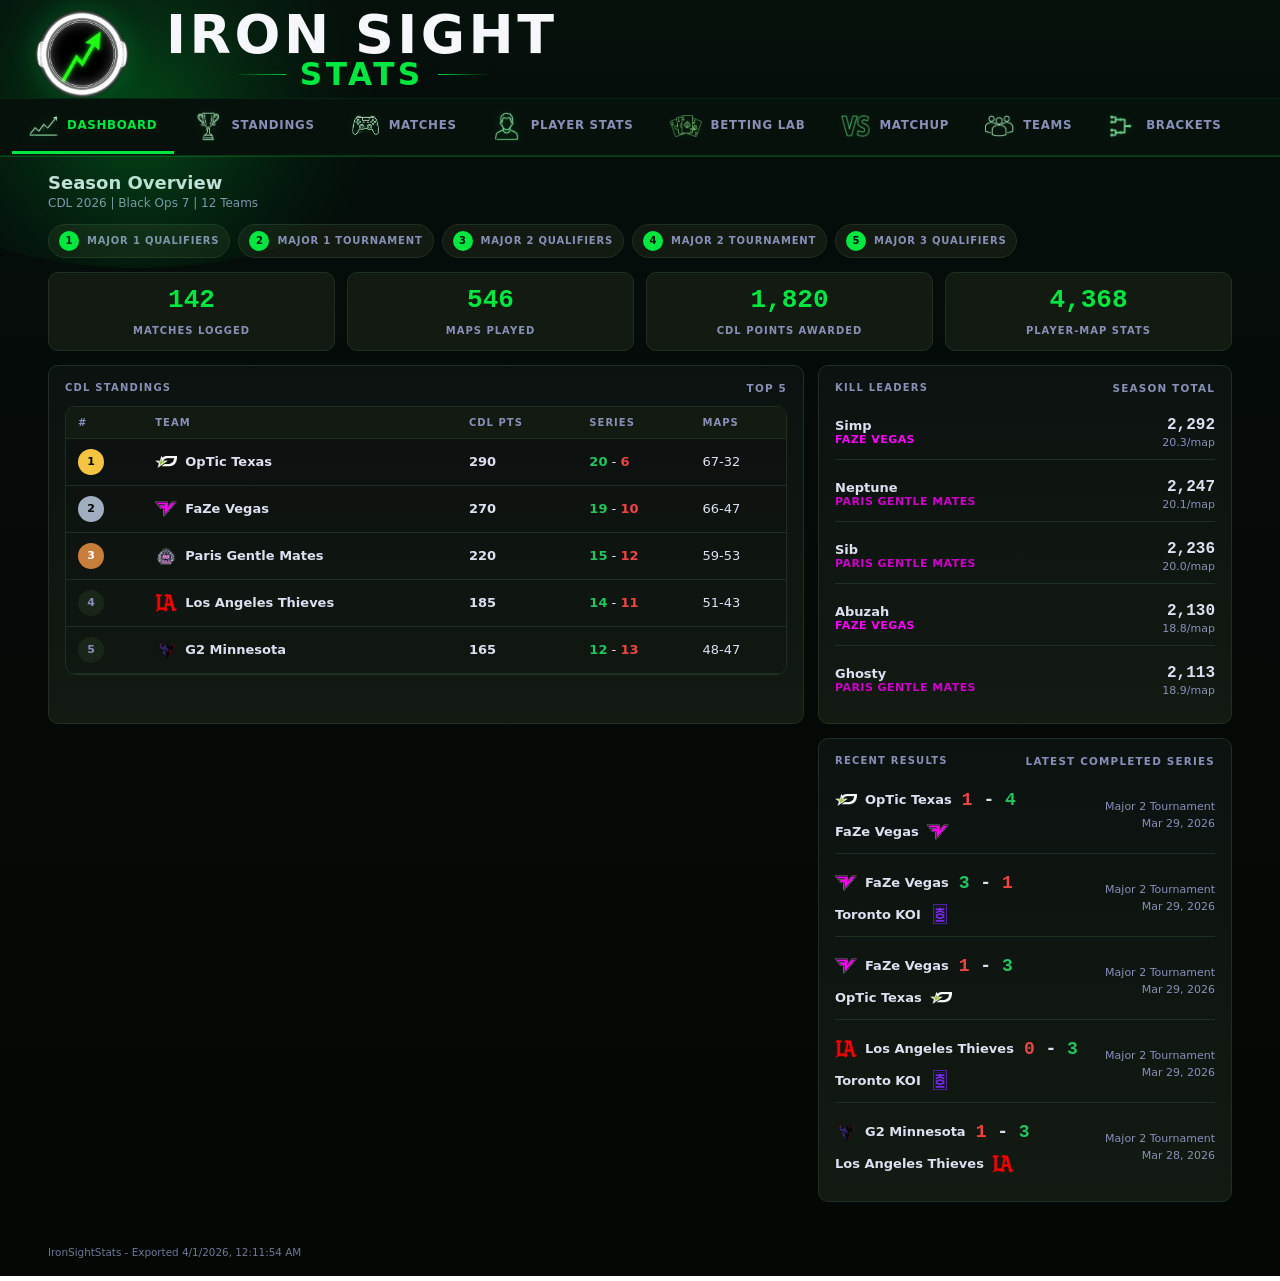
==== commit e6e0e468: "Add files via upload" ====
--- a/index.html
+++ b/index.html
@@ -5,10 +5,17 @@
   <meta name="viewport" content="width=device-width, initial-scale=1.0">
   <title>Iron Sight Stats</title>
   <meta name="theme-color" content="#06110f">
+  <meta name="apple-mobile-web-app-capable" content="yes">
+  <meta name="apple-mobile-web-app-status-bar-style" content="black-translucent">
+  <meta name="apple-mobile-web-app-title" content="Iron Sight Stats">
   <link rel="preconnect" href="https://fonts.googleapis.com">
   <link rel="preconnect" href="https://fonts.gstatic.com" crossorigin>
   <link href="https://fonts.googleapis.com/css2?family=IBM+Plex+Mono:wght@400;500;600&family=Space+Grotesk:wght@400;500;700&display=swap" rel="stylesheet">
   <link rel="icon" type="image/png" href="./assets/img/branding/logo.png">
+  <link rel="icon" type="image/png" sizes="192x192" href="./favicon-192.png">
+  <link rel="icon" type="image/png" sizes="512x512" href="./favicon-512.png">
+  <link rel="apple-touch-icon" sizes="180x180" href="./apple-touch-icon.png">
+  <link rel="manifest" href="./site.webmanifest">
   <link rel="stylesheet" href="./assets/css/app.css">
   <link rel="stylesheet" href="./assets/css/responsive.css">
 </head>
--- a/assets/css/app.css
+++ b/assets/css/app.css
@@ -398,12 +398,33 @@
 .eyebrow,.brand-subtitle,.site-header h1{display:none}
 .mobile-menu-btn{
   display:none;
+  align-items:center;
+  gap:10px;
   padding:10px 14px;
   border-radius:999px;
   border:1px solid var(--line);
   background:var(--panel-strong);
   color:var(--text);
   min-height:38px;
+}
+.mobile-menu-btn-lines{
+  display:inline-grid;
+  gap:4px;
+}
+.mobile-menu-btn-lines span{
+  display:block;
+  width:16px;
+  height:2px;
+  border-radius:999px;
+  background:currentColor;
+}
+.mobile-menu-btn-label{
+  display:inline-flex;
+  align-items:center;
+  font-size:12px;
+  font-weight:800;
+  letter-spacing:.08em;
+  text-transform:uppercase;
 }
 
 .site-nav{
@@ -472,6 +493,12 @@
 .site-nav-label{
   display:inline-flex;
   align-items:center;
+}
+.site-nav-mobile-head{
+  display:none;
+}
+.site-nav-close{
+  display:none;
 }
 .site-nav a:hover,.site-nav a.active{
   color:var(--accent);
--- a/assets/css/responsive.css
+++ b/assets/css/responsive.css
@@ -15,61 +15,126 @@
   .brand-line-sub::before,
   .brand-line-sub::after{width:38px}
   .site-nav{
+    display:none;
     position:fixed;
-    top:0;
-    left:0;
-    bottom:0;
+    inset:0;
     z-index:60;
-    width:min(86vw,336px);
+    width:100vw;
+    min-height:100dvh;
+    max-width:none;
     margin:0;
-    padding:82px 0 18px;
-    background:#0b120e;
-    border-right:1px solid var(--line);
+    padding:calc(16px + env(safe-area-inset-top, 0px)) 16px calc(24px + env(safe-area-inset-bottom, 0px));
+    background:linear-gradient(180deg, rgba(7,13,10,.985) 0%, rgba(8,14,11,.995) 100%);
+    border-right:0;
     border-top:0;
     flex-direction:column;
     align-items:stretch;
-    gap:2px;
+    justify-content:flex-start;
+    gap:8px;
     overflow-y:auto;
     -webkit-overflow-scrolling:touch;
     opacity:0;
-    visibility:hidden;
     pointer-events:none;
     transform:translateX(-100%);
-    transition:transform .25s ease, opacity .18s ease, visibility .18s ease;
-    box-shadow:22px 0 48px rgba(0,0,0,.42);
+    transition:transform .25s ease, opacity .18s ease;
+    box-shadow:none;
   }
   .site-nav.open{
+    display:flex;
     opacity:1;
-    visibility:visible;
     pointer-events:auto;
     transform:translateX(0);
   }
+  .site-nav-mobile-head{
+    display:flex;
+    align-items:flex-start;
+    justify-content:space-between;
+    gap:16px;
+    padding:2px 0 18px;
+    margin-bottom:8px;
+  }
+  .site-nav-mobile-brand{
+    display:flex;
+    align-items:center;
+    gap:14px;
+    min-width:0;
+  }
+  .site-nav-mobile-logo{
+    width:54px;
+    height:54px;
+    object-fit:contain;
+    filter:drop-shadow(0 0 10px rgba(0,232,64,.18));
+  }
+  .site-nav-mobile-copy{
+    min-width:0;
+    display:grid;
+    gap:2px;
+  }
+  .site-nav-mobile-title{
+    color:#f3f8f3;
+    font-size:1.32rem;
+    font-weight:800;
+    letter-spacing:.02em;
+    text-transform:uppercase;
+  }
+  .site-nav-mobile-sub{
+    color:var(--accent);
+    font-size:.96rem;
+    font-weight:800;
+    letter-spacing:.16em;
+    text-transform:uppercase;
+  }
+  .site-nav-close{
+    display:inline-flex;
+    align-items:center;
+    justify-content:center;
+    width:42px;
+    height:42px;
+    flex:0 0 auto;
+    border-radius:14px;
+    border:1px solid rgba(255,255,255,.08);
+    background:rgba(255,255,255,.04);
+    color:#d5ddd5;
+    font-size:28px;
+    line-height:1;
+  }
   .site-nav a{
     justify-content:flex-start;
-    gap:12px;
-    min-height:0;
-    padding:15px 18px;
-    font-size:.94rem;
-    border-bottom:0;
-    border-left:3px solid transparent;
+    gap:14px;
+    min-height:62px;
+    padding:16px 18px;
+    font-size:1rem;
+    border:1px solid transparent;
+    border-left:1px solid transparent;
+    border-bottom:1px solid transparent;
+    border-radius:18px;
+    background:rgba(255,255,255,.02);
   }
   .site-nav-icon{
-    width:24px;
-    height:24px;
-  }
-  .site-nav a[href="#betting"] .site-nav-icon{
     width:26px;
     height:26px;
   }
+  .site-nav a[href="#betting"] .site-nav-icon{
+    width:30px;
+    height:30px;
+  }
   .site-nav-label{
     line-height:1.1;
+    font-size:1rem;
+    letter-spacing:.04em;
   }
   .site-nav a:hover,.site-nav a.active{
-    border-left-color:var(--accent);
-    border-bottom-color:transparent;
-    background:#101813;
-  }
-  .site-nav-backdrop{z-index:55}
+    border-color:rgba(0,232,64,.16);
+    border-left-color:rgba(0,232,64,.16);
+    border-bottom-color:rgba(0,232,64,.16);
+    background:linear-gradient(180deg, rgba(9,28,16,.96) 0%, rgba(10,22,15,.96) 100%);
+    box-shadow:inset 0 0 0 1px rgba(0,232,64,.08);
+  }
+  .site-nav-backdrop{
+    z-index:55;
+    background:rgba(0,0,0,.66);
+    backdrop-filter:blur(4px);
+  }
   .player-modal-top,
   .player-modal-grid{grid-template-columns:1fr}
   .player-modal-art{height:188px}
@@ -142,18 +207,41 @@
   .controls input,
   .controls select,
   .betting-controls select{width:100%;min-width:0}
+  .mobile-menu-btn{
+    padding:9px 12px;
+    min-height:36px;
+  }
+  .mobile-menu-btn-label{
+    font-size:11px;
+  }
   .site-nav a{
-    gap:10px;
-    padding:13px 16px;
-    font-size:.9rem;
+    gap:12px;
+    min-height:58px;
+    padding:15px 16px;
+    font-size:.96rem;
   }
   .site-nav-icon{
-    width:22px;
-    height:22px;
-  }
-  .site-nav a[href="#betting"] .site-nav-icon{
     width:24px;
     height:24px;
+  }
+  .site-nav a[href="#betting"] .site-nav-icon{
+    width:28px;
+    height:28px;
+  }
+  .site-nav-mobile-head{
+    padding:2px 0 14px;
+    margin-bottom:6px;
+  }
+  .site-nav-mobile-logo{
+    width:48px;
+    height:48px;
+  }
+  .site-nav-mobile-title{font-size:1.18rem}
+  .site-nav-mobile-sub{font-size:.88rem}
+  .site-nav-close{
+    width:40px;
+    height:40px;
+    font-size:26px;
   }
   .season-strip{
     flex-wrap:nowrap;
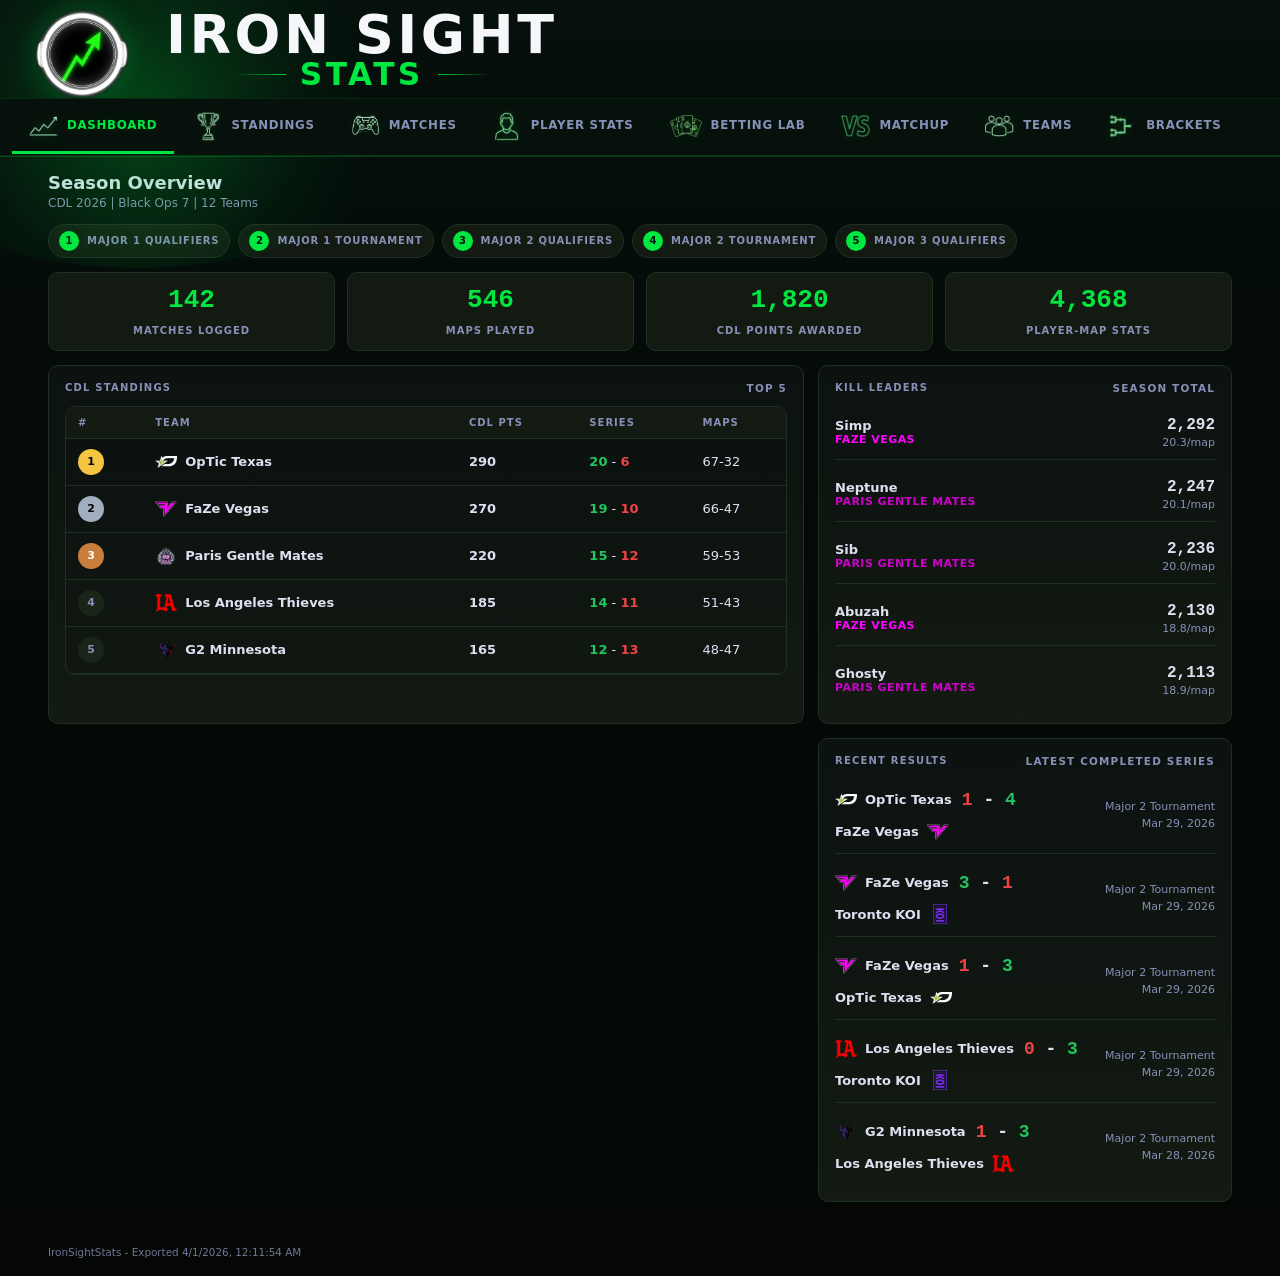
==== commit 8bc7935b: "Add files via upload" ====
--- a/index.html
+++ b/index.html
@@ -11,11 +11,12 @@
   <link rel="preconnect" href="https://fonts.googleapis.com">
   <link rel="preconnect" href="https://fonts.gstatic.com" crossorigin>
   <link href="https://fonts.googleapis.com/css2?family=IBM+Plex+Mono:wght@400;500;600&family=Space+Grotesk:wght@400;500;700&display=swap" rel="stylesheet">
-  <link rel="icon" type="image/png" href="./assets/img/branding/logo.png">
-  <link rel="icon" type="image/png" sizes="192x192" href="./favicon-192.png">
-  <link rel="icon" type="image/png" sizes="512x512" href="./favicon-512.png">
-  <link rel="apple-touch-icon" sizes="180x180" href="./apple-touch-icon.png">
-  <link rel="manifest" href="./site.webmanifest">
+  <link rel="icon" type="image/png" sizes="16x16" href="./assets/img/branding/icons/favicon-16.png">
+  <link rel="icon" type="image/png" sizes="32x32" href="./assets/img/branding/icons/favicon-32.png">
+  <link rel="shortcut icon" type="image/png" href="./assets/img/branding/icons/favicon-32.png">
+  <link rel="icon" type="image/png" sizes="48x48" href="./assets/img/branding/icons/favicon-48.png">
+  <link rel="apple-touch-icon" sizes="180x180" href="./assets/img/branding/icons/apple-touch-icon.png">
+  <link rel="manifest" href="./assets/site.webmanifest">
   <link rel="stylesheet" href="./assets/css/app.css">
   <link rel="stylesheet" href="./assets/css/responsive.css">
 </head>
